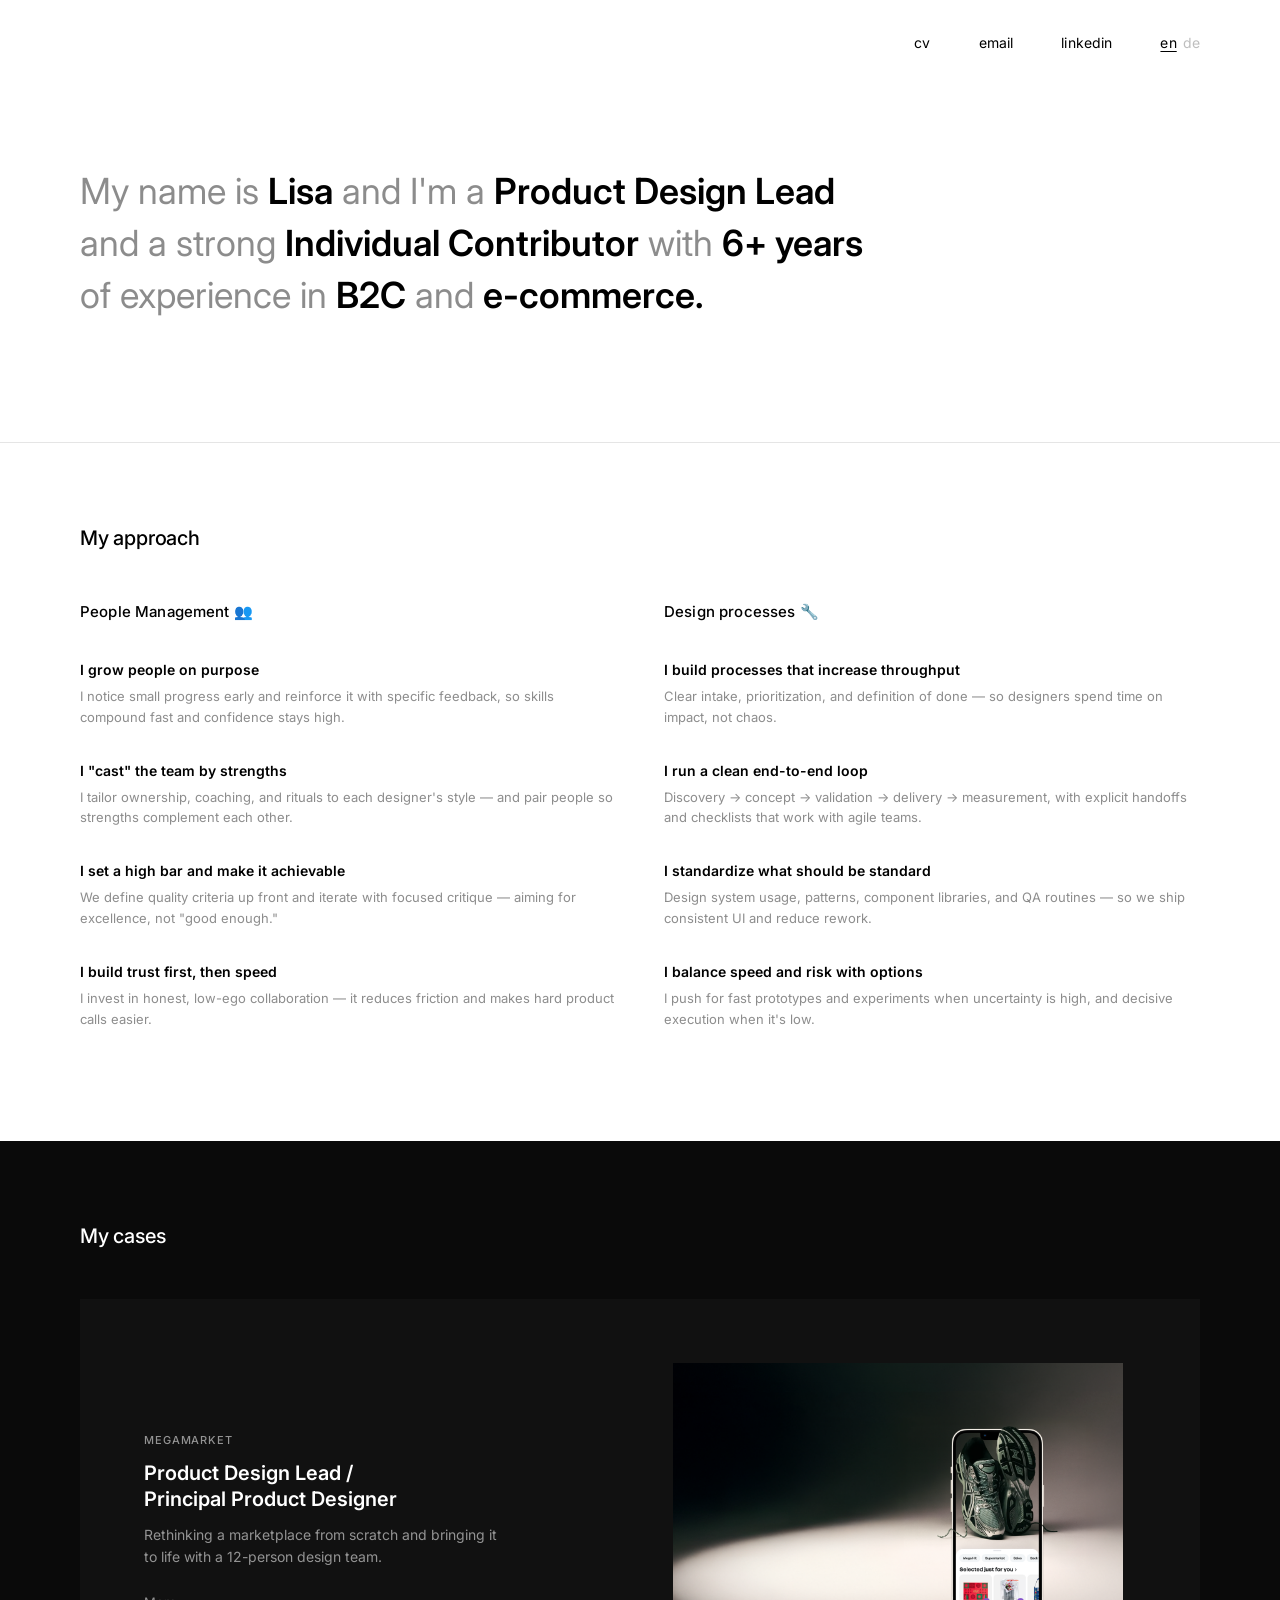
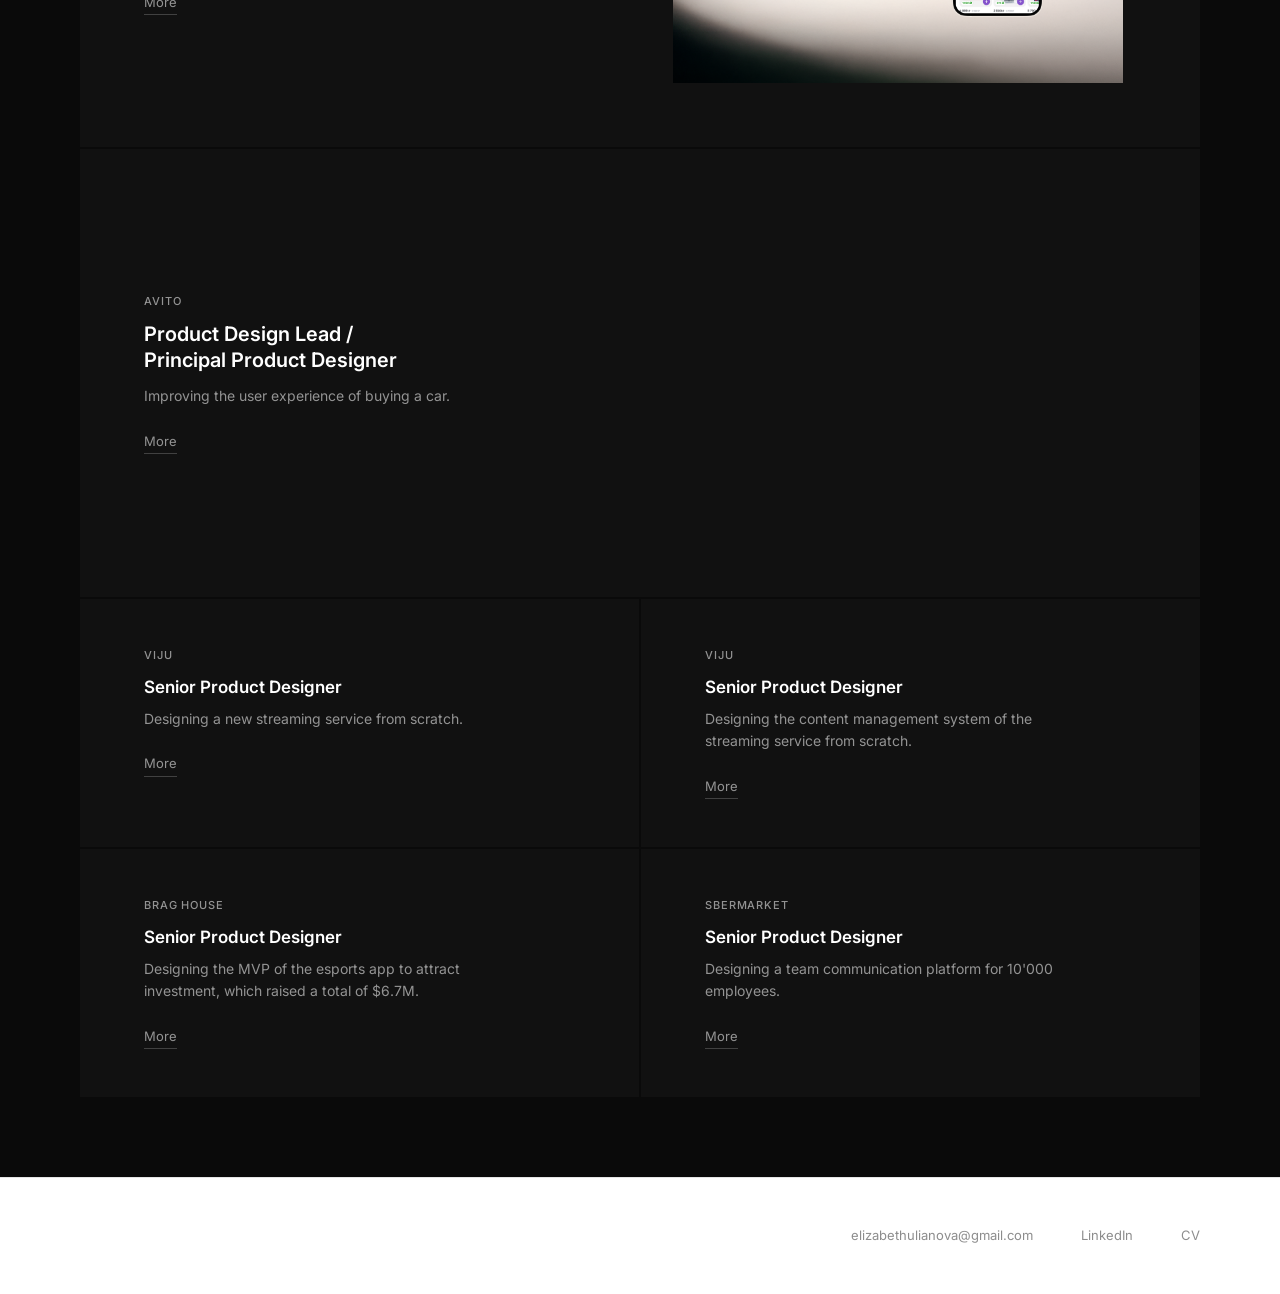
==== index.html @ 6a345398 "Add files via upload" ====
<!DOCTYPE html>
<html lang="en">
<head>
  <meta charset="UTF-8" />
  <meta name="viewport" content="width=device-width, initial-scale=1.0" />
  <title>Lisa Ulianova — Product Design Lead</title>
  <meta name="description" content="Portfolio of Lisa Ulianova — Product Design Lead and Individual Contributor with 6+ years of experience in B2C and e-commerce." />
  <link rel="stylesheet" href="styles.css" />
  <link rel="preconnect" href="https://fonts.googleapis.com" />
  <link rel="preconnect" href="https://fonts.gstatic.com" crossorigin />
</head>
<body>

  <!-- Navigation -->
  <header>
    <nav class="site-nav">
      <a href="cv.html">cv</a>
      <a href="mailto:elizabethulianova@gmail.com">email</a>
      <a href="https://linkedin.com/in/elizabethulianova" target="_blank" rel="noopener">linkedin</a>
      <div class="lang-group">
        <a href="index.html" class="active">en</a>
        <a href="index-de.html" style="opacity:0.25;pointer-events:none;">de</a>
      </div>
    </nav>
  </header>

  <!-- Hero -->
  <section class="hero">
    <p class="hero-text">
      My name is <strong>Lisa</strong> and I'm a <strong>Product Design Lead</strong> and a
      strong <strong>Individual Contributor</strong> with <strong>6+ years</strong>
      of experience in <strong>B2C</strong> and <strong>e-commerce.</strong>
    </p>
  </section>

  <!-- My Approach -->
  <section class="approach-section">
    <h2 class="section-title">My approach</h2>

    <div class="approach-columns">

      <!-- People Management -->
      <div class="approach-column">
        <h3>People Management&nbsp;👥</h3>

        <div class="approach-item">
          <h4>I grow people on purpose</h4>
          <p>I notice small progress early and reinforce it with specific feedback, so skills compound fast and confidence stays high.</p>
        </div>

        <div class="approach-item">
          <h4>I "cast" the team by strengths</h4>
          <p>I tailor ownership, coaching, and rituals to each designer's style — and pair people so strengths complement each other.</p>
        </div>

        <div class="approach-item">
          <h4>I set a high bar and make it achievable</h4>
          <p>We define quality criteria up front and iterate with focused critique — aiming for excellence, not "good enough."</p>
        </div>

        <div class="approach-item">
          <h4>I build trust first, then speed</h4>
          <p>I invest in honest, low-ego collaboration — it reduces friction and makes hard product calls easier.</p>
        </div>
      </div>

      <!-- Design Processes -->
      <div class="approach-column">
        <h3>Design processes&nbsp;🔧</h3>

        <div class="approach-item">
          <h4>I build processes that increase throughput</h4>
          <p>Clear intake, prioritization, and definition of done — so designers spend time on impact, not chaos.</p>
        </div>

        <div class="approach-item">
          <h4>I run a clean end-to-end loop</h4>
          <p>Discovery → concept → validation → delivery → measurement, with explicit handoffs and checklists that work with agile teams.</p>
        </div>

        <div class="approach-item">
          <h4>I standardize what should be standard</h4>
          <p>Design system usage, patterns, component libraries, and QA routines — so we ship consistent UI and reduce rework.</p>
        </div>

        <div class="approach-item">
          <h4>I balance speed and risk with options</h4>
          <p>I push for fast prototypes and experiments when uncertainty is high, and decisive execution when it's low.</p>
        </div>
      </div>

    </div>
  </section>

  <!-- My Cases -->
  <section class="cases-section">
    <h2 class="section-title">My cases</h2>

    <div class="cases-grid">

      <!-- Megamarket — full-width card -->
      <a href="megamarket.html" class="case-card case-card--full">
        <div class="case-card-content">
          <p class="case-tag">Megamarket</p>
          <h3 class="case-role">Product Design Lead /<br>Principal Product Designer</h3>
          <p class="case-desc">Rethinking a marketplace from scratch and bringing it to life with a 12-person design team.</p>
          <span class="case-more">More</span>
        </div>
        <div class="case-card-image">
          <img src="images/megamarket.png" alt="Megamarket case study" onerror="this.style.display='none'" />
        </div>
      </a>

      <!-- Avito — full-width card -->
      <a href="avito.html" class="case-card case-card--full">
        <div class="case-card-content">
          <p class="case-tag">Avito</p>
          <h3 class="case-role">Product Design Lead /<br>Principal Product Designer</h3>
          <p class="case-desc">Improving the user experience of buying a car.</p>
          <span class="case-more">More</span>
        </div>
        <div class="case-card-image">
          <img src="images/avito.png" alt="Avito case study" onerror="this.style.display='none'" />
        </div>
      </a>

      <!-- Small cases 2×2 grid -->
      <div class="cases-small-grid">

        <a href="viju-streaming.html" class="case-card-small">
          <p class="case-tag">VIJU</p>
          <h3 class="case-role" style="font-size:17px;font-weight:600;color:#fff;margin-bottom:10px;line-height:1.3;">Senior Product Designer</h3>
          <p class="case-desc">Designing a new streaming service from scratch.</p>
          <span class="case-more">More</span>
        </a>

        <a href="viju-cms.html" class="case-card-small">
          <p class="case-tag">VIJU</p>
          <h3 class="case-role" style="font-size:17px;font-weight:600;color:#fff;margin-bottom:10px;line-height:1.3;">Senior Product Designer</h3>
          <p class="case-desc">Designing the content management system of the streaming service from scratch.</p>
          <span class="case-more">More</span>
        </a>

        <a href="brag-house.html" class="case-card-small">
          <p class="case-tag">Brag House</p>
          <h3 class="case-role" style="font-size:17px;font-weight:600;color:#fff;margin-bottom:10px;line-height:1.3;">Senior Product Designer</h3>
          <p class="case-desc">Designing the MVP of the esports app to attract investment, which raised a total of $6.7M.</p>
          <span class="case-more">More</span>
        </a>

        <a href="sbermarket.html" class="case-card-small">
          <p class="case-tag">Sbermarket</p>
          <h3 class="case-role" style="font-size:17px;font-weight:600;color:#fff;margin-bottom:10px;line-height:1.3;">Senior Product Designer</h3>
          <p class="case-desc">Designing a team communication platform for 10'000 employees.</p>
          <span class="case-more">More</span>
        </a>

      </div>

    </div>
  </section>

  <!-- Footer -->
  <footer>
    <div class="site-footer">
      <a href="mailto:elizabethulianova@gmail.com">elizabethulianova@gmail.com</a>
      <a href="https://linkedin.com/in/elizabethulianova" target="_blank" rel="noopener">LinkedIn</a>
      <a href="cv.html">CV</a>
    </div>
  </footer>

</body>
</html>
---- styles.css ----
/* =========================================
   Lisa Ulianova — Portfolio Website
   Styles based on Figma design
   ========================================= */

@import url('https://fonts.googleapis.com/css2?family=Inter:wght@300;400;500;600&display=swap');

/* ---- Reset & Base ---- */
*, *::before, *::after {
  box-sizing: border-box;
  margin: 0;
  padding: 0;
}

:root {
  --bg: #ffffff;
  --text: #000000;
  --text-muted: rgba(0, 0, 0, 0.45);
  --cases-bg: #0a0a0a;
  --cases-text: #ffffff;
  --cases-muted: rgba(255, 255, 255, 0.55);
  --accent: #191829;
  --border: rgba(0, 0, 0, 0.1);
  --font: 'Inter', -apple-system, BlinkMacSystemFont, 'Segoe UI', sans-serif;
  --max-width: 1440px;
  --content-width: 900px;
  --side-padding: 80px;
}

html {
  font-size: 16px;
  scroll-behavior: smooth;
}

body {
  font-family: var(--font);
  background: var(--bg);
  color: var(--text);
  -webkit-font-smoothing: antialiased;
  -moz-osx-font-smoothing: grayscale;
  line-height: 1.5;
}

a {
  color: inherit;
  text-decoration: none;
}

/* ---- Navigation ---- */
.site-nav {
  display: flex;
  justify-content: flex-end;
  align-items: center;
  gap: 48px;
  padding: 32px var(--side-padding);
  max-width: var(--max-width);
  margin: 0 auto;
}

.site-nav a {
  font-size: 14px;
  font-weight: 400;
  color: var(--text);
  letter-spacing: 0.01em;
  transition: opacity 0.2s;
}

.site-nav a:hover {
  opacity: 0.5;
}

.lang-group {
  display: flex;
  gap: 6px;
  font-size: 14px;
}

.lang-group a {
  opacity: 0.4;
}

.lang-group a.active {
  opacity: 1;
  text-decoration: underline;
  text-underline-offset: 3px;
}

/* ---- Hero ---- */
.hero {
  padding: 80px var(--side-padding) 120px;
  max-width: var(--max-width);
  margin: 0 auto;
}

.hero-text {
  font-size: clamp(24px, 3vw, 36px);
  font-weight: 400;
  line-height: 1.45;
  color: var(--text-muted);
  max-width: 820px;
}

.hero-text strong {
  font-weight: 600;
  color: var(--text);
}

/* ---- Section titles ---- */
.section-title {
  font-size: 20px;
  font-weight: 500;
  letter-spacing: -0.01em;
  margin-bottom: 48px;
  color: var(--text);
}

/* ---- My Approach ---- */
.approach-section {
  padding: 80px var(--side-padding);
  max-width: var(--max-width);
  margin: 0 auto;
  border-top: 1px solid var(--border);
}

.approach-columns {
  display: grid;
  grid-template-columns: 1fr 1fr;
  gap: 48px;
}

.approach-column h3 {
  font-size: 15px;
  font-weight: 500;
  margin-bottom: 36px;
  letter-spacing: 0.01em;
}

.approach-item {
  margin-bottom: 32px;
}

.approach-item h4 {
  font-size: 14px;
  font-weight: 600;
  margin-bottom: 6px;
  color: var(--text);
}

.approach-item p {
  font-size: 13px;
  line-height: 1.6;
  color: var(--text-muted);
}

/* ---- My Cases ---- */
.cases-section {
  background: var(--cases-bg);
  padding: 80px var(--side-padding);
}

.cases-section .section-title {
  color: var(--cases-text);
  max-width: var(--max-width);
  margin: 0 auto 48px;
}

.cases-grid {
  max-width: var(--max-width);
  margin: 0 auto;
  display: grid;
  gap: 2px;
}

/* First two cases — full width dark cards with image */
.case-card {
  background: #111111;
  display: grid;
  grid-template-columns: 1fr 1fr;
  align-items: center;
  padding: 64px;
  gap: 40px;
  cursor: pointer;
  transition: background 0.2s;
  text-decoration: none;
}

.case-card:hover {
  background: #1a1a1a;
}

.case-card.case-card--full {
  grid-column: 1 / -1;
}

.case-card-content {
  color: var(--cases-text);
}

.case-tag {
  font-size: 11px;
  font-weight: 500;
  letter-spacing: 0.08em;
  text-transform: uppercase;
  color: var(--cases-muted);
  margin-bottom: 12px;
}

.case-role {
  font-size: 20px;
  font-weight: 600;
  line-height: 1.3;
  margin-bottom: 12px;
  color: var(--cases-text);
}

.case-desc {
  font-size: 14px;
  line-height: 1.6;
  color: var(--cases-muted);
  max-width: 360px;
  margin-bottom: 20px;
}

.case-more {
  font-size: 13px;
  color: var(--cases-muted);
  border-bottom: 1px solid rgba(255,255,255,0.2);
  padding-bottom: 2px;
  display: inline-block;
  transition: color 0.2s, border-color 0.2s;
}

.case-card:hover .case-more {
  color: var(--cases-text);
  border-color: rgba(255,255,255,0.6);
}

.case-card-image {
  display: flex;
  justify-content: center;
  align-items: center;
  overflow: hidden;
  height: 320px;
}

.case-card-image img {
  max-width: 100%;
  max-height: 100%;
  object-fit: contain;
}

/* Small case cards grid */
.cases-small-grid {
  display: grid;
  grid-template-columns: 1fr 1fr;
  gap: 2px;
}

.case-card-small {
  background: #111111;
  padding: 48px 64px;
  cursor: pointer;
  transition: background 0.2s;
  text-decoration: none;
  display: block;
  color: var(--cases-text);
}

.case-card-small:hover {
  background: #1a1a1a;
}

/* ---- Case Study Page ---- */
.case-page {
  background: var(--bg);
  min-height: 100vh;
}

.case-header {
  padding: 32px var(--side-padding) 0;
  max-width: var(--max-width);
  margin: 0 auto;
  display: flex;
  justify-content: space-between;
  align-items: center;
}

.back-link {
  font-size: 13px;
  color: var(--text-muted);
  display: flex;
  align-items: center;
  gap: 6px;
  transition: color 0.2s;
}

.back-link:hover {
  color: var(--text);
}

.back-link::before {
  content: '←';
}

.case-hero {
  padding: 64px var(--side-padding);
  max-width: var(--max-width);
  margin: 0 auto;
}

.case-company {
  font-size: 11px;
  font-weight: 500;
  letter-spacing: 0.1em;
  text-transform: uppercase;
  color: var(--text-muted);
  margin-bottom: 12px;
}

.case-title {
  font-size: clamp(28px, 3.5vw, 44px);
  font-weight: 600;
  line-height: 1.2;
  margin-bottom: 16px;
  max-width: 700px;
}

.case-subtitle {
  font-size: 16px;
  color: var(--text-muted);
  max-width: 560px;
  line-height: 1.6;
}

.case-content {
  max-width: var(--max-width);
  margin: 0 auto;
  padding: 0 var(--side-padding) 120px;
}

.case-two-col {
  display: grid;
  grid-template-columns: 1fr 1fr;
  gap: 80px;
  margin-bottom: 64px;
  padding-top: 64px;
  border-top: 1px solid var(--border);
}

.case-col h2 {
  font-size: 15px;
  font-weight: 600;
  margin-bottom: 28px;
}

.case-item {
  margin-bottom: 24px;
}

.case-item h4 {
  font-size: 14px;
  font-weight: 600;
  margin-bottom: 6px;
}

.case-item p {
  font-size: 13px;
  color: var(--text-muted);
  line-height: 1.65;
}

.case-section {
  padding-top: 56px;
  border-top: 1px solid var(--border);
  margin-bottom: 56px;
}

.case-section h2 {
  font-size: 20px;
  font-weight: 500;
  margin-bottom: 24px;
}

.case-section p {
  font-size: 14px;
  line-height: 1.7;
  color: var(--text-muted);
  max-width: 680px;
  margin-bottom: 16px;
}

/* ---- Footer ---- */
.site-footer {
  padding: 48px var(--side-padding);
  display: flex;
  justify-content: flex-end;
  gap: 48px;
  max-width: var(--max-width);
  margin: 0 auto;
  border-top: 1px solid var(--border);
}

.site-footer a {
  font-size: 13px;
  color: var(--text-muted);
  transition: color 0.2s;
}

.site-footer a:hover {
  color: var(--text);
}

/* ---- Responsive ---- */
@media (max-width: 900px) {
  :root {
    --side-padding: 32px;
  }

  .hero-text {
    font-size: 22px;
  }

  .approach-columns {
    grid-template-columns: 1fr;
    gap: 48px;
  }

  .case-card {
    grid-template-columns: 1fr;
    padding: 40px 32px;
  }

  .case-card-image {
    height: 220px;
    order: -1;
  }

  .cases-small-grid {
    grid-template-columns: 1fr;
  }

  .case-card-small {
    padding: 36px 32px;
  }

  .case-two-col {
    grid-template-columns: 1fr;
    gap: 40px;
  }
}

@media (max-width: 600px) {
  :root {
    --side-padding: 20px;
  }

  .site-nav {
    gap: 24px;
    padding: 24px 20px;
  }

  .hero {
    padding: 48px 20px 80px;
  }

  .hero-text {
    font-size: 19px;
  }
}
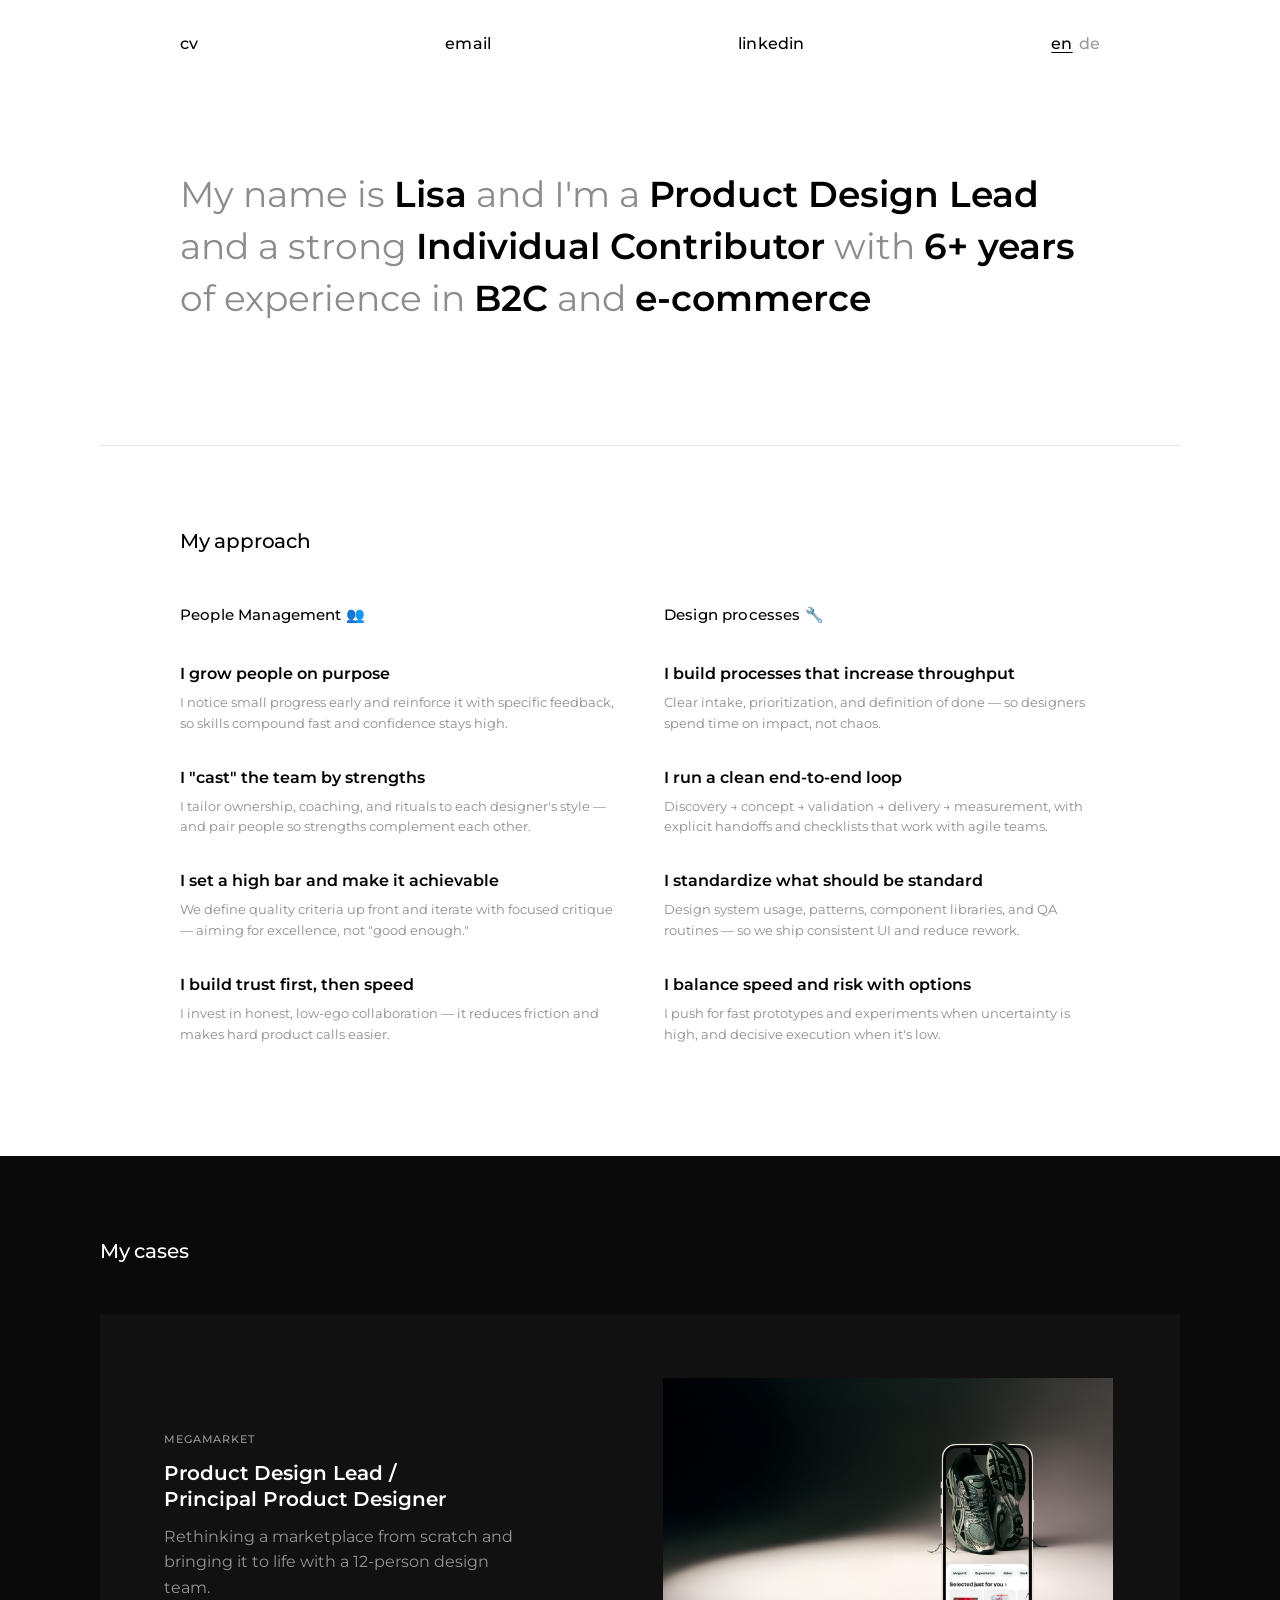
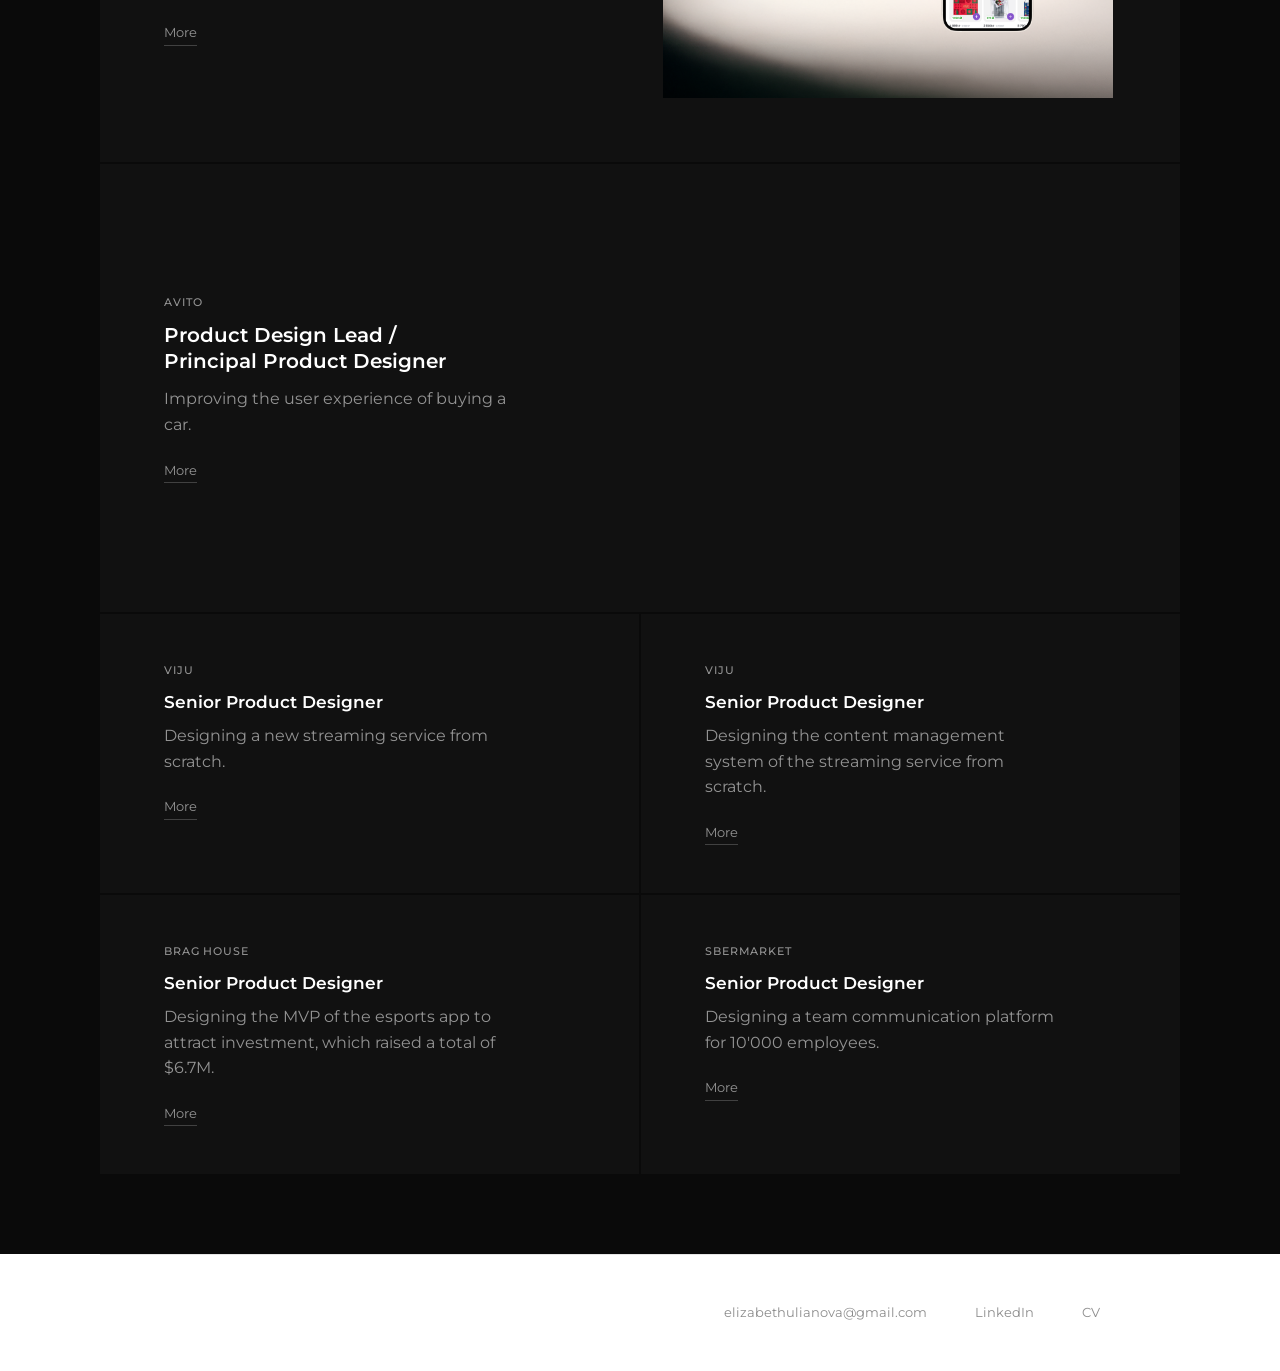
==== commit faf7f5da: "Add files via upload" ====
--- a/index.html
+++ b/index.html
@@ -4,7 +4,7 @@
   <meta charset="UTF-8" />
   <meta name="viewport" content="width=device-width, initial-scale=1.0" />
   <title>Lisa Ulianova — Product Design Lead</title>
-  <meta name="description" content="Portfolio of Lisa Ulianova — Product Design Lead and Individual Contributor with 6+ years of experience in B2C and e-commerce." />
+  <meta name="description" content="Portfolio of Lisa Ulianova — Product Design Lead and Individual Contributor with 6+ years of experience in B2C and e-commerce" />
   <link rel="stylesheet" href="styles.css" />
   <link rel="preconnect" href="https://fonts.googleapis.com" />
   <link rel="preconnect" href="https://fonts.gstatic.com" crossorigin />
@@ -15,11 +15,11 @@
   <header>
     <nav class="site-nav">
       <a href="cv.html">cv</a>
-      <a href="mailto:elizabethulianova@gmail.com">email</a>
-      <a href="https://linkedin.com/in/elizabethulianova" target="_blank" rel="noopener">linkedin</a>
+      <a href="#" onclick="copyEmail(event)">email</a>
+      <a href="https://www.linkedin.com/in/lisaulianova/" target="_blank" rel="noopener">linkedin</a>
       <div class="lang-group">
         <a href="index.html" class="active">en</a>
-        <a href="index-de.html" style="opacity:0.25;pointer-events:none;">de</a>
+        <a href="index-de.html">de</a>
       </div>
     </nav>
   </header>
@@ -29,7 +29,7 @@
     <p class="hero-text">
       My name is <strong>Lisa</strong> and I'm a <strong>Product Design Lead</strong> and a
       strong <strong>Individual Contributor</strong> with <strong>6+ years</strong>
-      of experience in <strong>B2C</strong> and <strong>e-commerce.</strong>
+      of experience in <strong>B2C</strong> and <strong>e-commerce</strong>
     </p>
   </section>
 
@@ -169,5 +169,23 @@
     </div>
   </footer>
 
+  <script>
+    function copyEmail(e) {
+      e.preventDefault();
+      navigator.clipboard.writeText('elizabethulianova@gmail.com').then(function () {
+        var toast = document.createElement('div');
+        toast.className = 'toast';
+        toast.textContent = 'email copied';
+        document.body.appendChild(toast);
+        setTimeout(function () {
+          toast.classList.add('toast--visible');
+        }, 10);
+        setTimeout(function () {
+          toast.classList.remove('toast--visible');
+          setTimeout(function () { toast.remove(); }, 300);
+        }, 2200);
+      });
+    }
+  </script>
 </body>
 </html>
--- a/styles.css
+++ b/styles.css
@@ -3,7 +3,7 @@
    Styles based on Figma design
    ========================================= */
 
-@import url('https://fonts.googleapis.com/css2?family=Inter:wght@300;400;500;600&display=swap');
+@import url('https://fonts.googleapis.com/css2?family=Montserrat:wght@300;400;500;600&display=swap');
 
 /* ---- Reset & Base ---- */
 *, *::before, *::after {
@@ -21,9 +21,9 @@
   --cases-muted: rgba(255, 255, 255, 0.55);
   --accent: #191829;
   --border: rgba(0, 0, 0, 0.1);
-  --font: 'Inter', -apple-system, BlinkMacSystemFont, 'Segoe UI', sans-serif;
-  --max-width: 1440px;
-  --content-width: 900px;
+  --font: 'Montserrat', -apple-system, BlinkMacSystemFont, 'Segoe UI', sans-serif;
+  --max-width: 1080px;
+  --content-width: 920px;
   --side-padding: 80px;
 }
 
@@ -49,17 +49,18 @@
 /* ---- Navigation ---- */
 .site-nav {
   display: flex;
-  justify-content: flex-end;
+  justify-content: space-between;
   align-items: center;
-  gap: 48px;
+  gap: 0;
   padding: 32px var(--side-padding);
   max-width: var(--max-width);
   margin: 0 auto;
+  width: 100%;
 }
 
 .site-nav a {
-  font-size: 14px;
-  font-weight: 400;
+  font-size: 16px;
+  font-weight: 500;
   color: var(--text);
   letter-spacing: 0.01em;
   transition: opacity 0.2s;
@@ -72,7 +73,7 @@
 .lang-group {
   display: flex;
   gap: 6px;
-  font-size: 14px;
+  font-size: 16px;
 }
 
 .lang-group a {
@@ -97,7 +98,7 @@
   font-weight: 400;
   line-height: 1.45;
   color: var(--text-muted);
-  max-width: 820px;
+  max-width: 920px;
 }
 
 .hero-text strong {
@@ -140,7 +141,7 @@
 }
 
 .approach-item h4 {
-  font-size: 14px;
+  font-size: 16px;
   font-weight: 600;
   margin-bottom: 6px;
   color: var(--text);
@@ -214,7 +215,7 @@
 }
 
 .case-desc {
-  font-size: 14px;
+  font-size: 16px;
   line-height: 1.6;
   color: var(--cases-muted);
   max-width: 360px;
@@ -358,7 +359,7 @@
 }
 
 .case-item h4 {
-  font-size: 14px;
+  font-size: 16px;
   font-weight: 600;
   margin-bottom: 6px;
 }
@@ -382,7 +383,7 @@
 }
 
 .case-section p {
-  font-size: 14px;
+  font-size: 16px;
   line-height: 1.7;
   color: var(--text-muted);
   max-width: 680px;
@@ -467,3 +468,27 @@
     font-size: 19px;
   }
 }
+
+/* ---- Toast notification ---- */
+.toast {
+  position: fixed;
+  bottom: 32px;
+  left: 50%;
+  transform: translateX(-50%) translateY(10px);
+  background: #000000;
+  color: #ffffff;
+  padding: 10px 24px;
+  border-radius: 6px;
+  font-size: 14px;
+  font-family: var(--font);
+  opacity: 0;
+  transition: opacity 0.2s, transform 0.2s;
+  pointer-events: none;
+  z-index: 9999;
+  white-space: nowrap;
+}
+
+.toast--visible {
+  opacity: 1;
+  transform: translateX(-50%) translateY(0);
+}
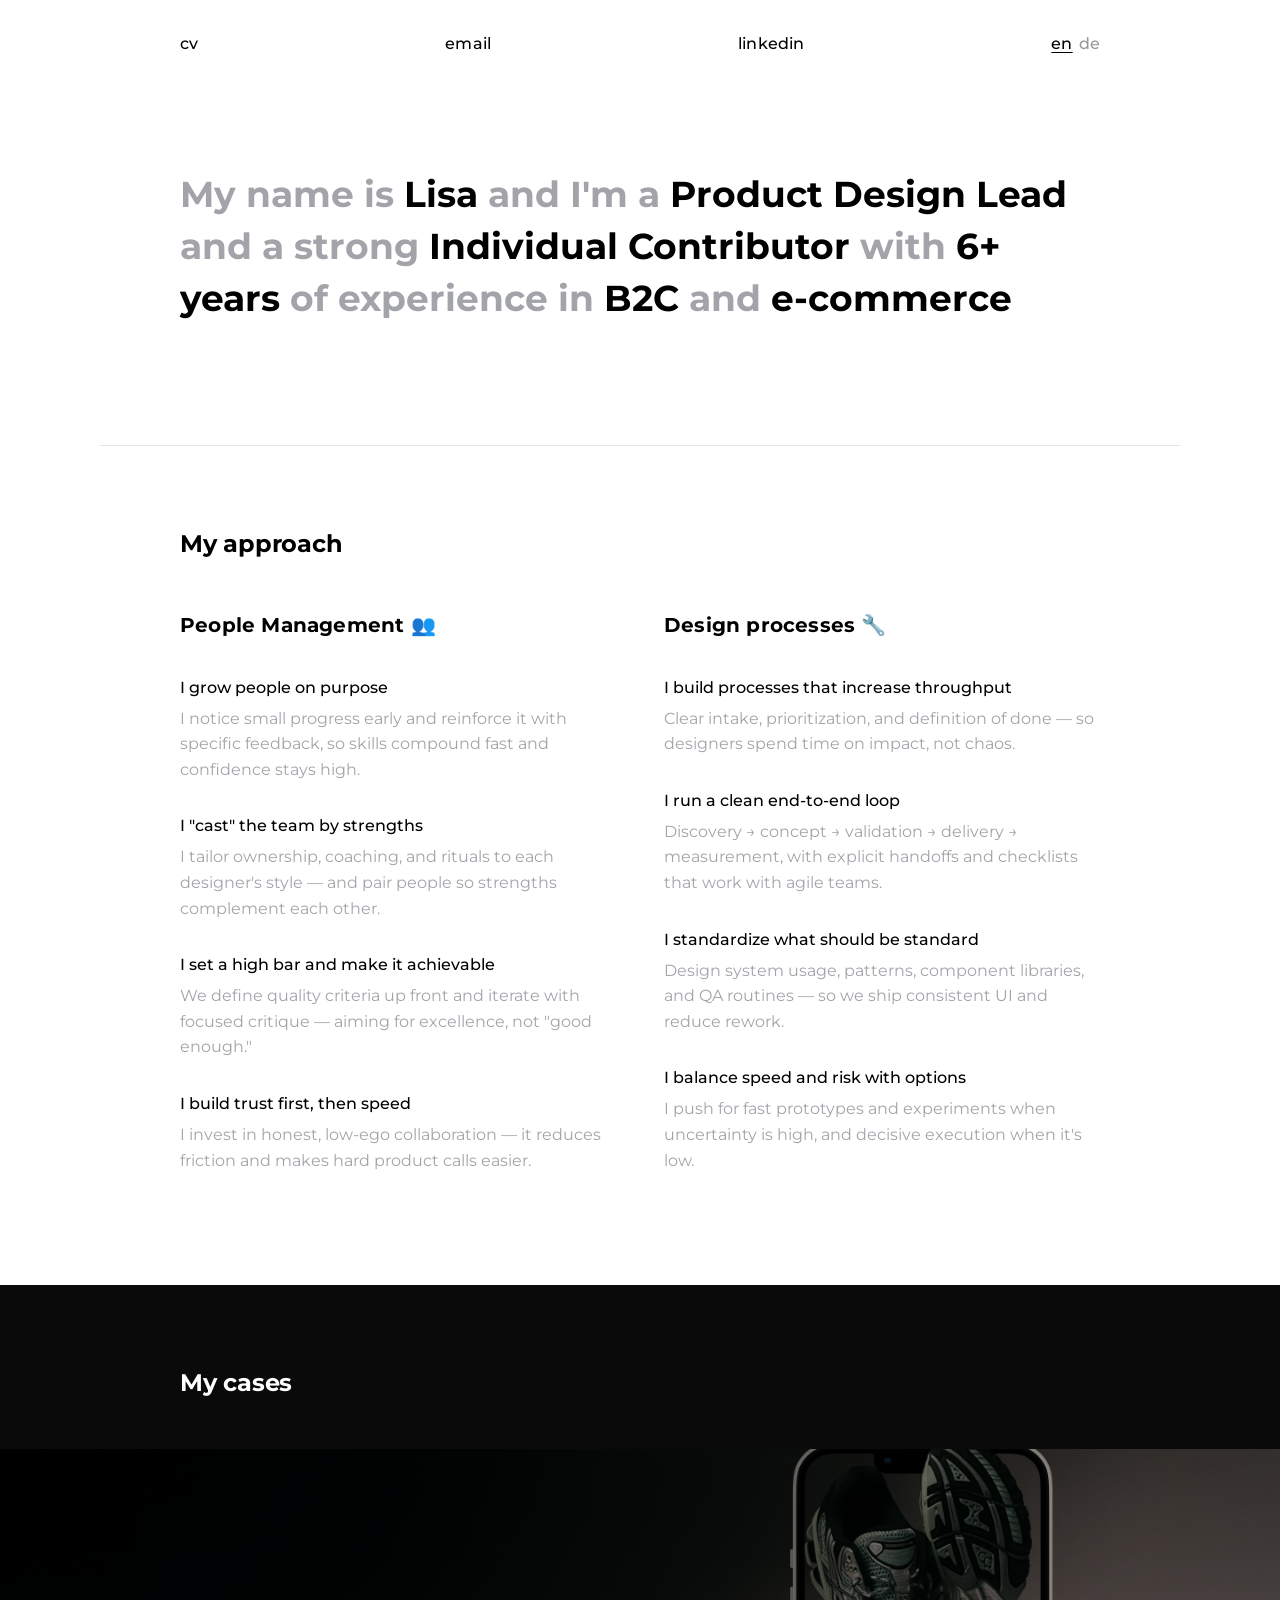
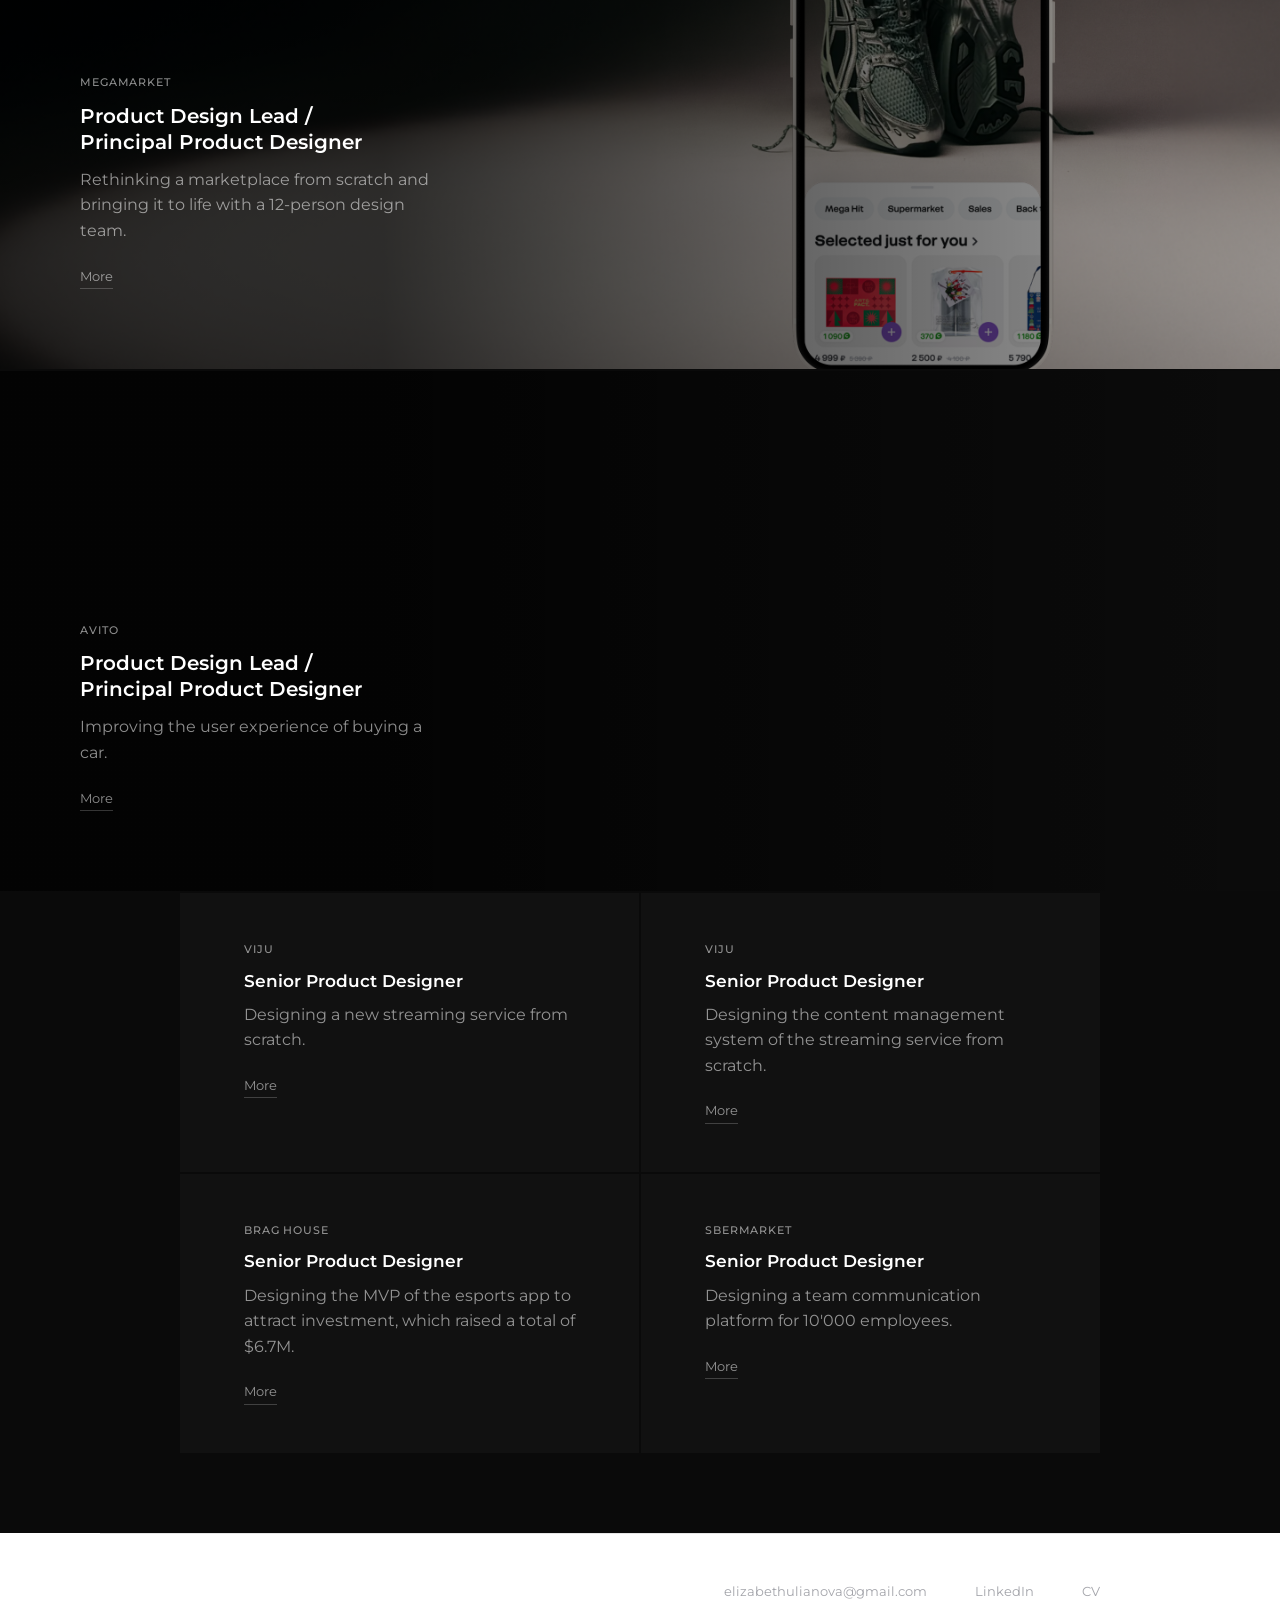
==== commit 68e435db: "Add files via upload" ====
--- a/index.html
+++ b/index.html
@@ -99,28 +99,22 @@
     <div class="cases-grid">
 
       <!-- Megamarket — full-width card -->
-      <a href="megamarket.html" class="case-card case-card--full">
+      <a href="megamarket.html" class="case-card case-card--full" style="background-image: url('images/megamarket.png');">
         <div class="case-card-content">
           <p class="case-tag">Megamarket</p>
           <h3 class="case-role">Product Design Lead /<br>Principal Product Designer</h3>
           <p class="case-desc">Rethinking a marketplace from scratch and bringing it to life with a 12-person design team.</p>
           <span class="case-more">More</span>
         </div>
-        <div class="case-card-image">
-          <img src="images/megamarket.png" alt="Megamarket case study" onerror="this.style.display='none'" />
-        </div>
       </a>
 
       <!-- Avito — full-width card -->
-      <a href="avito.html" class="case-card case-card--full">
+      <a href="avito.html" class="case-card case-card--full" style="background-image: url('images/avito.png');">
         <div class="case-card-content">
           <p class="case-tag">Avito</p>
           <h3 class="case-role">Product Design Lead /<br>Principal Product Designer</h3>
           <p class="case-desc">Improving the user experience of buying a car.</p>
           <span class="case-more">More</span>
-        </div>
-        <div class="case-card-image">
-          <img src="images/avito.png" alt="Avito case study" onerror="this.style.display='none'" />
         </div>
       </a>
 
--- a/styles.css
+++ b/styles.css
@@ -15,7 +15,7 @@
 :root {
   --bg: #ffffff;
   --text: #000000;
-  --text-muted: rgba(0, 0, 0, 0.45);
+  --text-muted: rgba(163, 164, 170, 1);
   --cases-bg: #0a0a0a;
   --cases-text: #ffffff;
   --cases-muted: rgba(255, 255, 255, 0.55);
@@ -95,21 +95,21 @@
 
 .hero-text {
   font-size: clamp(24px, 3vw, 36px);
-  font-weight: 400;
+  font-weight: 700;
   line-height: 1.45;
   color: var(--text-muted);
   max-width: 920px;
 }
 
 .hero-text strong {
-  font-weight: 600;
+  font-weight: 700;
   color: var(--text);
 }
 
 /* ---- Section titles ---- */
 .section-title {
-  font-size: 20px;
-  font-weight: 500;
+  font-size: 24px;
+  font-weight: 700;
   letter-spacing: -0.01em;
   margin-bottom: 48px;
   color: var(--text);
@@ -130,8 +130,8 @@
 }
 
 .approach-column h3 {
-  font-size: 15px;
-  font-weight: 500;
+  font-size: 20px;
+  font-weight: 700;
   margin-bottom: 36px;
   letter-spacing: 0.01em;
 }
@@ -142,13 +142,13 @@
 
 .approach-item h4 {
   font-size: 16px;
-  font-weight: 600;
+  font-weight: 500;
   margin-bottom: 6px;
   color: var(--text);
 }
 
 .approach-item p {
-  font-size: 13px;
+  font-size: 16px;
   line-height: 1.6;
   color: var(--text-muted);
 }
@@ -156,37 +156,46 @@
 /* ---- My Cases ---- */
 .cases-section {
   background: var(--cases-bg);
-  padding: 80px var(--side-padding);
+  padding: 80px 0;
 }
 
 .cases-section .section-title {
   color: var(--cases-text);
   max-width: var(--max-width);
   margin: 0 auto 48px;
+  padding: 0 var(--side-padding);
 }
 
 .cases-grid {
-  max-width: var(--max-width);
-  margin: 0 auto;
   display: grid;
   gap: 2px;
 }
 
-/* First two cases — full width dark cards with image */
+/* Full-width background-image cards (Megamarket, Avito) */
 .case-card {
-  background: #111111;
-  display: grid;
-  grid-template-columns: 1fr 1fr;
-  align-items: center;
-  padding: 64px;
-  gap: 40px;
+  background: #111111 center / cover no-repeat;
+  display: flex;
+  align-items: flex-end;
+  padding: 80px var(--side-padding);
   cursor: pointer;
-  transition: background 0.2s;
   text-decoration: none;
-}
-
-.case-card:hover {
-  background: #1a1a1a;
+  min-height: 520px;
+  position: relative;
+  overflow: hidden;
+}
+
+/* Dark gradient overlay for text readability */
+.case-card::after {
+  content: '';
+  position: absolute;
+  inset: 0;
+  background: linear-gradient(to right, rgba(0,0,0,0.82) 30%, rgba(0,0,0,0.35) 100%);
+  pointer-events: none;
+  transition: opacity 0.3s;
+}
+
+.case-card:hover::after {
+  opacity: 0.85;
 }
 
 .case-card.case-card--full {
@@ -195,6 +204,14 @@
 
 .case-card-content {
   color: var(--cases-text);
+  position: relative;
+  z-index: 1;
+  max-width: 480px;
+}
+
+/* Hide image block — image is now a CSS background */
+.case-card-image {
+  display: none;
 }
 
 .case-tag {
@@ -236,25 +253,14 @@
   border-color: rgba(255,255,255,0.6);
 }
 
-.case-card-image {
-  display: flex;
-  justify-content: center;
-  align-items: center;
-  overflow: hidden;
-  height: 320px;
-}
-
-.case-card-image img {
-  max-width: 100%;
-  max-height: 100%;
-  object-fit: contain;
-}
-
 /* Small case cards grid */
 .cases-small-grid {
   display: grid;
   grid-template-columns: 1fr 1fr;
   gap: 2px;
+  max-width: var(--max-width);
+  margin: 0 auto;
+  padding: 0 var(--side-padding);
 }
 
 .case-card-small {
@@ -427,17 +433,14 @@
   }
 
   .case-card {
-    grid-template-columns: 1fr;
-    padding: 40px 32px;
-  }
-
-  .case-card-image {
-    height: 220px;
-    order: -1;
+    min-height: 360px;
+    padding: 48px var(--side-padding);
+    align-items: flex-end;
   }
 
   .cases-small-grid {
     grid-template-columns: 1fr;
+    padding: 0 var(--side-padding);
   }
 
   .case-card-small {
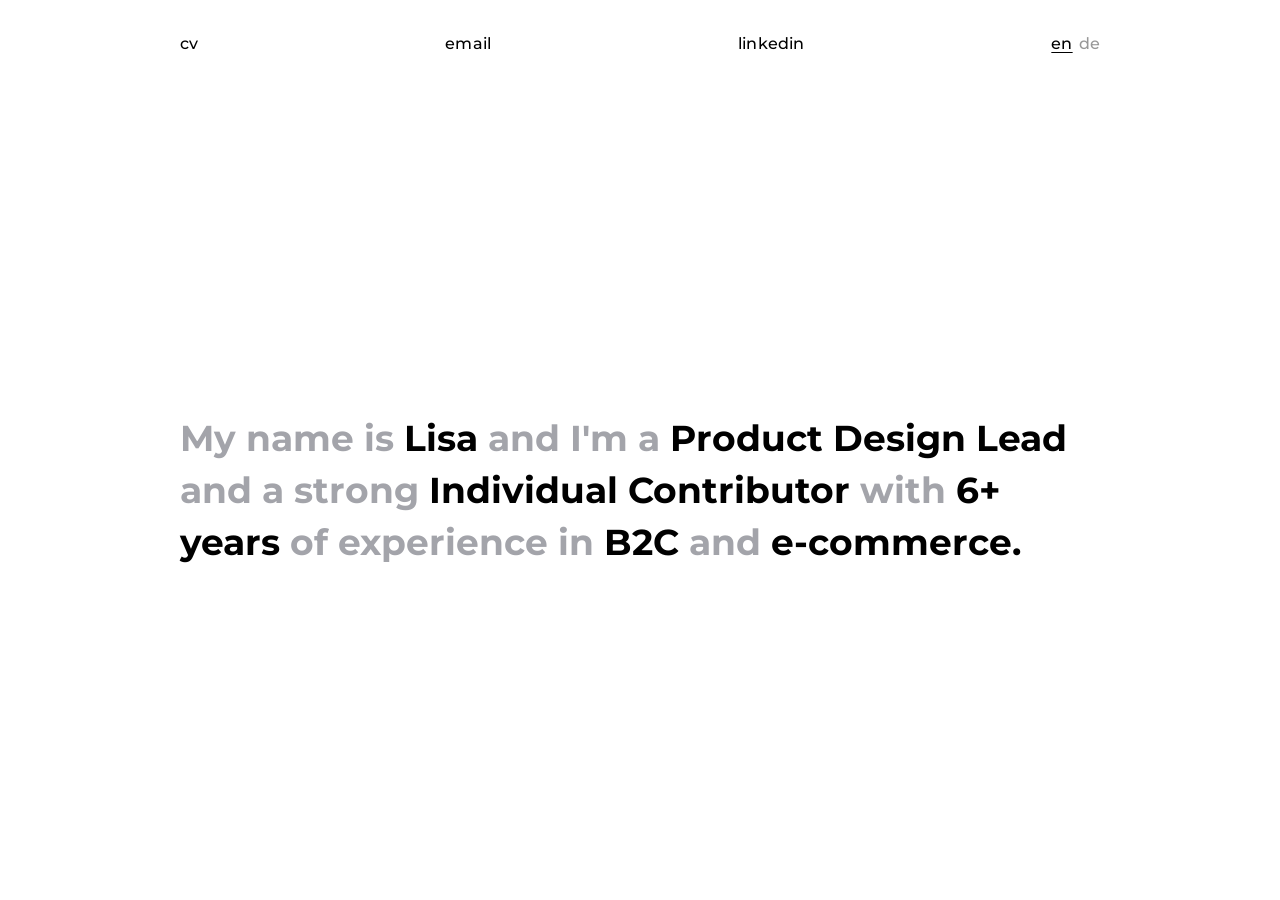
==== commit 85c22df4: "Add files via upload" ====
--- a/index.html
+++ b/index.html
@@ -4,15 +4,225 @@
   <meta charset="UTF-8" />
   <meta name="viewport" content="width=device-width, initial-scale=1.0" />
   <title>Lisa Ulianova — Product Design Lead</title>
-  <meta name="description" content="Portfolio of Lisa Ulianova — Product Design Lead and Individual Contributor with 6+ years of experience in B2C and e-commerce" />
+  <meta name="description" content="Portfolio of Lisa Ulianova — Product Design Lead and Individual Contributor with 6+ years of experience in B2C and e-commerce." />
   <link rel="stylesheet" href="styles.css" />
   <link rel="preconnect" href="https://fonts.googleapis.com" />
   <link rel="preconnect" href="https://fonts.gstatic.com" crossorigin />
+  <style>
+    /* ── Scroll-snap layout (index only) ──────────────────── */
+    html, body {
+      height: 100%;
+      overflow: hidden;
+    }
+
+    /* Fixed navigation */
+    .site-header {
+      position: fixed;
+      top: 0; left: 0; right: 0;
+      z-index: 100;
+      background: var(--bg);
+    }
+
+    /* Main vertical scroll container */
+    .page-scroll {
+      height: 100vh;
+      overflow-y: scroll;
+      overflow-x: hidden;
+      scroll-snap-type: y mandatory;
+    }
+
+    /* ── Snap block 1: Hero ───────────────────────────────── */
+    .snap-hero {
+      height: 100vh;
+      scroll-snap-align: start;
+      display: flex;
+      align-items: center;
+      overflow: hidden;
+    }
+    .snap-hero .hero {
+      padding-top: 80px; /* clear fixed header */
+      padding-bottom: 0;
+      margin: 0 auto;
+    }
+
+    /* ── Snap block 2: Approach ───────────────────────────── */
+    .approach-section {
+      height: 100vh !important;
+      max-width: none !important;
+      margin: 0 !important;
+      padding: 0 !important;
+      scroll-snap-align: start;
+      overflow: hidden;
+      display: flex !important;
+      flex-direction: column;
+      justify-content: center;
+      box-sizing: border-box;
+    }
+    .approach-inner {
+      padding: 80px var(--side-padding) 60px; /* 80px = header height */
+      max-width: var(--max-width);
+      margin: 0 auto;
+      width: 100%;
+      box-sizing: border-box;
+    }
+
+    /* ── Horizontal scroll track (blocks 3–5) ─────────────── */
+    .h-scroll-track {
+      height: 100vh;
+      scroll-snap-align: start;
+      display: flex;
+      overflow-x: scroll;
+      overflow-y: hidden;
+      scroll-snap-type: x mandatory;
+      scrollbar-width: none;
+    }
+    .h-scroll-track::-webkit-scrollbar { display: none; }
+
+    /* Individual horizontal panels */
+    .h-panel {
+      flex: 0 0 100vw;
+      height: 100vh;
+      scroll-snap-align: start;
+      overflow: hidden;
+      position: relative;
+    }
+
+    /* Full-screen case panel (blocks 3 & 4) */
+    .case-panel {
+      display: flex;
+      flex-direction: column;
+      justify-content: flex-end;
+      width: 100%;
+      height: 100%;
+      background: #111 center / cover no-repeat;
+      padding: 80px var(--side-padding);
+      text-decoration: none;
+      position: relative;
+      cursor: pointer;
+      transition: none;
+    }
+    .case-panel::after {
+      content: '';
+      position: absolute;
+      inset: 0;
+      background: linear-gradient(to right, rgba(0,0,0,0.82) 30%, rgba(0,0,0,0.28) 100%);
+      pointer-events: none;
+      transition: opacity 0.3s;
+    }
+    .case-panel:hover::after { opacity: 0.75; }
+    .case-panel .case-card-content {
+      position: relative;
+      z-index: 1;
+      max-width: 520px;
+    }
+    .case-panel:hover .case-more {
+      color: #fff;
+      border-color: rgba(255,255,255,0.6);
+    }
+
+    /* "My cases" label inside each case panel */
+    .cases-panel-label {
+      position: absolute;
+      top: calc(80px + 28px);
+      left: var(--side-padding);
+      font-size: 11px;
+      font-weight: 500;
+      letter-spacing: 0.08em;
+      text-transform: uppercase;
+      color: rgba(255,255,255,0.38);
+      z-index: 2;
+      font-family: var(--font);
+    }
+
+    /* ── Block 5: Small cases panel ──────────────────────── */
+    .small-cases-panel {
+      height: 100vh;
+      background: var(--cases-bg);
+      display: flex;
+      flex-direction: column;
+      justify-content: center;
+      padding: 0 var(--side-padding) 0;
+      box-sizing: border-box;
+    }
+    .small-cases-panel .section-title {
+      color: var(--cases-text);
+      padding-top: 80px; /* header clearance */
+    }
+    .small-cases-panel .cases-small-grid {
+      max-width: none;
+      margin: 0;
+      padding: 0;
+    }
+    .small-cases-panel .case-card-small {
+      padding: 36px 40px;
+    }
+    .small-cases-panel .site-footer {
+      margin-top: auto;
+      padding: 28px 0;
+      max-width: none;
+      margin-left: 0;
+      margin-right: 0;
+      border-top: 1px solid rgba(255,255,255,0.1);
+    }
+    .small-cases-panel .site-footer a {
+      color: rgba(255,255,255,0.38);
+    }
+    .small-cases-panel .site-footer a:hover { color: #fff; }
+
+    /* ── Scroll-position dots ─────────────────────────────── */
+    .scroll-dots {
+      position: fixed;
+      bottom: 28px;
+      left: 50%;
+      transform: translateX(-50%);
+      display: flex;
+      gap: 10px;
+      z-index: 200;
+      opacity: 0;
+      transition: opacity 0.35s;
+      pointer-events: none;
+    }
+    .scroll-dots.visible { opacity: 1; }
+    .scroll-dot {
+      width: 6px; height: 6px;
+      border-radius: 50%;
+      background: rgba(255,255,255,0.28);
+      transition: background 0.25s, transform 0.25s;
+    }
+    .scroll-dot.active {
+      background: #ffffff;
+      transform: scale(1.4);
+    }
+
+    /* ── Horizontal scroll hint arrow ────────────────────── */
+    .h-scroll-hint {
+      position: absolute;
+      right: var(--side-padding);
+      bottom: 84px;
+      font-size: 11px;
+      font-weight: 500;
+      letter-spacing: 0.08em;
+      text-transform: uppercase;
+      color: rgba(255,255,255,0.38);
+      z-index: 2;
+      font-family: var(--font);
+      display: flex;
+      align-items: center;
+      gap: 8px;
+      animation: hint-pulse 2s ease-in-out infinite;
+    }
+    @keyframes hint-pulse {
+      0%, 100% { opacity: 0.38; transform: translateX(0); }
+      50%       { opacity: 0.7;  transform: translateX(6px); }
+    }
+    /* Hide hint after first interaction */
+    .h-panel.interacted .h-scroll-hint { display: none; }
+  </style>
 </head>
 <body>
 
-  <!-- Navigation -->
-  <header>
+  <!-- Fixed Navigation -->
+  <header class="site-header">
     <nav class="site-nav">
       <a href="cv.html">cv</a>
       <a href="#" onclick="copyEmail(event)">email</a>
@@ -24,146 +234,159 @@
     </nav>
   </header>
 
-  <!-- Hero -->
-  <section class="hero">
-    <p class="hero-text">
-      My name is <strong>Lisa</strong> and I'm a <strong>Product Design Lead</strong> and a
-      strong <strong>Individual Contributor</strong> with <strong>6+ years</strong>
-      of experience in <strong>B2C</strong> and <strong>e-commerce</strong>
-    </p>
-  </section>
-
-  <!-- My Approach -->
-  <section class="approach-section">
-    <h2 class="section-title">My approach</h2>
-
-    <div class="approach-columns">
-
-      <!-- People Management -->
-      <div class="approach-column">
-        <h3>People Management&nbsp;👥</h3>
-
-        <div class="approach-item">
-          <h4>I grow people on purpose</h4>
-          <p>I notice small progress early and reinforce it with specific feedback, so skills compound fast and confidence stays high.</p>
-        </div>
-
-        <div class="approach-item">
-          <h4>I "cast" the team by strengths</h4>
-          <p>I tailor ownership, coaching, and rituals to each designer's style — and pair people so strengths complement each other.</p>
-        </div>
-
-        <div class="approach-item">
-          <h4>I set a high bar and make it achievable</h4>
-          <p>We define quality criteria up front and iterate with focused critique — aiming for excellence, not "good enough."</p>
-        </div>
-
-        <div class="approach-item">
-          <h4>I build trust first, then speed</h4>
-          <p>I invest in honest, low-ego collaboration — it reduces friction and makes hard product calls easier.</p>
+  <!-- Horizontal position dots (visible only over cases) -->
+  <div class="scroll-dots" id="scrollDots">
+    <div class="scroll-dot active" data-idx="0"></div>
+    <div class="scroll-dot" data-idx="1"></div>
+    <div class="scroll-dot" data-idx="2"></div>
+  </div>
+
+  <!-- ─── Main scroll container ─────────────────────────── -->
+  <div class="page-scroll" id="pageScroll">
+
+    <!-- ── Block 1: Hero ──────────────────────────────── -->
+    <section class="snap-hero">
+      <div class="hero">
+        <p class="hero-text">
+          My name is <strong>Lisa</strong> and I'm a <strong>Product Design Lead</strong> and a
+          strong <strong>Individual Contributor</strong> with <strong>6+ years</strong>
+          of experience in <strong>B2C</strong> and <strong>e-commerce.</strong>
+        </p>
+      </div>
+    </section>
+
+    <!-- ── Block 2: My Approach ───────────────────────── -->
+    <section class="approach-section">
+      <div class="approach-inner">
+        <h2 class="section-title">My approach</h2>
+        <div class="approach-columns">
+
+          <!-- People Management -->
+          <div class="approach-column">
+            <h3>People Management&nbsp;👥</h3>
+            <div class="approach-item">
+              <h4>I grow people on purpose</h4>
+              <p>I notice small progress early and reinforce it with specific feedback, so skills compound fast and confidence stays high.</p>
+            </div>
+            <div class="approach-item">
+              <h4>I "cast" the team by strengths</h4>
+              <p>I tailor ownership, coaching, and rituals to each designer's style — and pair people so strengths complement each other.</p>
+            </div>
+            <div class="approach-item">
+              <h4>I set a high bar and make it achievable</h4>
+              <p>We define quality criteria up front and iterate with focused critique — aiming for excellence, not "good enough."</p>
+            </div>
+            <div class="approach-item">
+              <h4>I build trust first, then speed</h4>
+              <p>I invest in honest, low-ego collaboration — it reduces friction and makes hard product calls easier.</p>
+            </div>
+          </div>
+
+          <!-- Design Processes -->
+          <div class="approach-column">
+            <h3>Design processes&nbsp;🔧</h3>
+            <div class="approach-item">
+              <h4>I build processes that increase throughput</h4>
+              <p>Clear intake, prioritization, and definition of done — so designers spend time on impact, not chaos.</p>
+            </div>
+            <div class="approach-item">
+              <h4>I run a clean end-to-end loop</h4>
+              <p>Discovery → concept → validation → delivery → measurement, with explicit handoffs and checklists that work with agile teams.</p>
+            </div>
+            <div class="approach-item">
+              <h4>I standardize what should be standard</h4>
+              <p>Design system usage, patterns, component libraries, and QA routines — so we ship consistent UI and reduce rework.</p>
+            </div>
+            <div class="approach-item">
+              <h4>I balance speed and risk with options</h4>
+              <p>I push for fast prototypes and experiments when uncertainty is high, and decisive execution when it's low.</p>
+            </div>
+          </div>
+
         </div>
       </div>
-
-      <!-- Design Processes -->
-      <div class="approach-column">
-        <h3>Design processes&nbsp;🔧</h3>
-
-        <div class="approach-item">
-          <h4>I build processes that increase throughput</h4>
-          <p>Clear intake, prioritization, and definition of done — so designers spend time on impact, not chaos.</p>
-        </div>
-
-        <div class="approach-item">
-          <h4>I run a clean end-to-end loop</h4>
-          <p>Discovery → concept → validation → delivery → measurement, with explicit handoffs and checklists that work with agile teams.</p>
-        </div>
-
-        <div class="approach-item">
-          <h4>I standardize what should be standard</h4>
-          <p>Design system usage, patterns, component libraries, and QA routines — so we ship consistent UI and reduce rework.</p>
-        </div>
-
-        <div class="approach-item">
-          <h4>I balance speed and risk with options</h4>
-          <p>I push for fast prototypes and experiments when uncertainty is high, and decisive execution when it's low.</p>
+    </section>
+
+    <!-- ── Blocks 3–5: Horizontal scroll track ────────── -->
+    <div class="snap-section h-scroll-track" id="hScrollTrack">
+
+      <!-- Block 3: Megamarket -->
+      <div class="h-panel" id="panel-0">
+        <a href="megamarket.html" class="case-panel" style="background-image: url('images/megamarket.png');">
+          <span class="cases-panel-label">My cases</span>
+          <span class="h-scroll-hint">scroll&nbsp;→</span>
+          <div class="case-card-content">
+            <p class="case-tag">Megamarket</p>
+            <h3 class="case-role">Product Design Lead /<br>Principal Product Designer</h3>
+            <p class="case-desc">Rethinking a marketplace from scratch and bringing it to life with a 12-person design team.</p>
+            <span class="case-more">More</span>
+          </div>
+        </a>
+      </div>
+
+      <!-- Block 4: Avito -->
+      <div class="h-panel" id="panel-1">
+        <a href="avito.html" class="case-panel" style="background-image: url('images/avito.png');">
+          <span class="cases-panel-label">My cases</span>
+          <div class="case-card-content">
+            <p class="case-tag">Avito</p>
+            <h3 class="case-role">Product Design Lead /<br>Principal Product Designer</h3>
+            <p class="case-desc">Improving the user experience of buying a car.</p>
+            <span class="case-more">More</span>
+          </div>
+        </a>
+      </div>
+
+      <!-- Block 5: Small projects + footer -->
+      <div class="h-panel" id="panel-2">
+        <div class="small-cases-panel">
+          <h2 class="section-title">My cases</h2>
+          <div class="cases-small-grid">
+
+            <a href="viju-streaming.html" class="case-card-small">
+              <p class="case-tag">VIJU</p>
+              <h3 class="case-role" style="font-size:17px;font-weight:600;color:#fff;margin-bottom:10px;line-height:1.3;">Senior Product Designer</h3>
+              <p class="case-desc">Designing a new streaming service from scratch.</p>
+              <span class="case-more">More</span>
+            </a>
+
+            <a href="viju-cms.html" class="case-card-small">
+              <p class="case-tag">VIJU</p>
+              <h3 class="case-role" style="font-size:17px;font-weight:600;color:#fff;margin-bottom:10px;line-height:1.3;">Senior Product Designer</h3>
+              <p class="case-desc">Designing the content management system of the streaming service from scratch.</p>
+              <span class="case-more">More</span>
+            </a>
+
+            <a href="brag-house.html" class="case-card-small">
+              <p class="case-tag">Brag House</p>
+              <h3 class="case-role" style="font-size:17px;font-weight:600;color:#fff;margin-bottom:10px;line-height:1.3;">Senior Product Designer</h3>
+              <p class="case-desc">Designing the MVP of the esports app to attract investment, which raised a total of $6.7M.</p>
+              <span class="case-more">More</span>
+            </a>
+
+            <a href="sbermarket.html" class="case-card-small">
+              <p class="case-tag">Sbermarket</p>
+              <h3 class="case-role" style="font-size:17px;font-weight:600;color:#fff;margin-bottom:10px;line-height:1.3;">Senior Product Designer</h3>
+              <p class="case-desc">Designing a team communication platform for 10,000 employees.</p>
+              <span class="case-more">More</span>
+            </a>
+
+          </div>
+
+          <div class="site-footer">
+            <a href="mailto:elizabethulianova@gmail.com">elizabethulianova@gmail.com</a>
+            <a href="https://www.linkedin.com/in/lisaulianova/" target="_blank" rel="noopener">LinkedIn</a>
+            <a href="cv.html">CV</a>
+          </div>
         </div>
       </div>
 
-    </div>
-  </section>
-
-  <!-- My Cases -->
-  <section class="cases-section">
-    <h2 class="section-title">My cases</h2>
-
-    <div class="cases-grid">
-
-      <!-- Megamarket — full-width card -->
-      <a href="megamarket.html" class="case-card case-card--full" style="background-image: url('images/megamarket.png');">
-        <div class="case-card-content">
-          <p class="case-tag">Megamarket</p>
-          <h3 class="case-role">Product Design Lead /<br>Principal Product Designer</h3>
-          <p class="case-desc">Rethinking a marketplace from scratch and bringing it to life with a 12-person design team.</p>
-          <span class="case-more">More</span>
-        </div>
-      </a>
-
-      <!-- Avito — full-width card -->
-      <a href="avito.html" class="case-card case-card--full" style="background-image: url('images/avito.png');">
-        <div class="case-card-content">
-          <p class="case-tag">Avito</p>
-          <h3 class="case-role">Product Design Lead /<br>Principal Product Designer</h3>
-          <p class="case-desc">Improving the user experience of buying a car.</p>
-          <span class="case-more">More</span>
-        </div>
-      </a>
-
-      <!-- Small cases 2×2 grid -->
-      <div class="cases-small-grid">
-
-        <a href="viju-streaming.html" class="case-card-small">
-          <p class="case-tag">VIJU</p>
-          <h3 class="case-role" style="font-size:17px;font-weight:600;color:#fff;margin-bottom:10px;line-height:1.3;">Senior Product Designer</h3>
-          <p class="case-desc">Designing a new streaming service from scratch.</p>
-          <span class="case-more">More</span>
-        </a>
-
-        <a href="viju-cms.html" class="case-card-small">
-          <p class="case-tag">VIJU</p>
-          <h3 class="case-role" style="font-size:17px;font-weight:600;color:#fff;margin-bottom:10px;line-height:1.3;">Senior Product Designer</h3>
-          <p class="case-desc">Designing the content management system of the streaming service from scratch.</p>
-          <span class="case-more">More</span>
-        </a>
-
-        <a href="brag-house.html" class="case-card-small">
-          <p class="case-tag">Brag House</p>
-          <h3 class="case-role" style="font-size:17px;font-weight:600;color:#fff;margin-bottom:10px;line-height:1.3;">Senior Product Designer</h3>
-          <p class="case-desc">Designing the MVP of the esports app to attract investment, which raised a total of $6.7M.</p>
-          <span class="case-more">More</span>
-        </a>
-
-        <a href="sbermarket.html" class="case-card-small">
-          <p class="case-tag">Sbermarket</p>
-          <h3 class="case-role" style="font-size:17px;font-weight:600;color:#fff;margin-bottom:10px;line-height:1.3;">Senior Product Designer</h3>
-          <p class="case-desc">Designing a team communication platform for 10'000 employees.</p>
-          <span class="case-more">More</span>
-        </a>
-
-      </div>
-
-    </div>
-  </section>
-
-  <!-- Footer -->
-  <footer>
-    <div class="site-footer">
-      <a href="mailto:elizabethulianova@gmail.com">elizabethulianova@gmail.com</a>
-      <a href="https://linkedin.com/in/elizabethulianova" target="_blank" rel="noopener">LinkedIn</a>
-      <a href="cv.html">CV</a>
-    </div>
-  </footer>
+    </div><!-- end h-scroll-track -->
+
+  </div><!-- end page-scroll -->
 
   <script>
+    /* ── Email copy ─────────────────────────────────────── */
     function copyEmail(e) {
       e.preventDefault();
       navigator.clipboard.writeText('elizabethulianova@gmail.com').then(function () {
@@ -171,15 +394,124 @@
         toast.className = 'toast';
         toast.textContent = 'email copied';
         document.body.appendChild(toast);
-        setTimeout(function () {
-          toast.classList.add('toast--visible');
-        }, 10);
+        setTimeout(function () { toast.classList.add('toast--visible'); }, 10);
         setTimeout(function () {
           toast.classList.remove('toast--visible');
           setTimeout(function () { toast.remove(); }, 300);
         }, 2200);
       });
     }
+
+    /* ── Scroll snap logic ──────────────────────────────── */
+    (function () {
+      var hTrack     = document.getElementById('hScrollTrack');
+      var pageScroll = document.getElementById('pageScroll');
+      var dotsWrap   = document.getElementById('scrollDots');
+      var dots       = Array.from(dotsWrap.querySelectorAll('.scroll-dot'));
+      var firstPanel = document.getElementById('panel-0');
+      var PANEL_W    = window.innerWidth;
+      var PANELS     = hTrack.querySelectorAll('.h-panel').length;
+      var locked     = false;
+      var LOCK_MS    = 750;
+
+      /* Resize: recalculate panel width */
+      window.addEventListener('resize', function () { PANEL_W = window.innerWidth; });
+
+      /* Current panel index */
+      function activeIdx() {
+        return Math.round(hTrack.scrollLeft / PANEL_W);
+      }
+
+      /* Scroll to a panel index */
+      function goTo(idx) {
+        hTrack.scrollTo({ left: idx * PANEL_W, behavior: 'smooth' });
+        updateDots(idx);
+        /* Hide hint once user has scrolled */
+        firstPanel.classList.add('interacted');
+      }
+
+      /* Sync dots */
+      function updateDots(idx) {
+        dots.forEach(function (d, i) {
+          d.classList.toggle('active', i === idx);
+        });
+      }
+
+      /* Show/hide dots when entering/leaving horizontal track */
+      var observer = new IntersectionObserver(function (entries) {
+        dotsWrap.classList.toggle('visible', entries[0].isIntersecting);
+      }, { root: pageScroll, threshold: 0.6 });
+      observer.observe(hTrack);
+
+      /* Sync dots on native horizontal scroll (touch) */
+      hTrack.addEventListener('scroll', function () {
+        updateDots(activeIdx());
+      });
+
+      /* ── Wheel: convert vertical → horizontal ─────────── */
+      hTrack.addEventListener('wheel', function (e) {
+        e.preventDefault();
+        e.stopPropagation();
+        if (locked) return;
+        locked = true;
+
+        /* Prefer deltaY (trackpad / mouse wheel), fall back to deltaX */
+        var delta = Math.abs(e.deltaY) >= Math.abs(e.deltaX) ? e.deltaY : e.deltaX;
+        var cur   = activeIdx();
+
+        if (delta > 0) {
+          /* Scroll right */
+          if (cur < PANELS - 1) {
+            goTo(cur + 1);
+          }
+          /* Already on last panel — do nothing */
+        } else {
+          /* Scroll left / up */
+          if (cur > 0) {
+            goTo(cur - 1);
+          } else {
+            /* Back to vertical — go to approach section */
+            pageScroll.scrollBy({ top: -window.innerHeight, behavior: 'smooth' });
+          }
+        }
+
+        setTimeout(function () { locked = false; }, LOCK_MS);
+      }, { passive: false });
+
+      /* ── Keyboard navigation ──────────────────────────── */
+      document.addEventListener('keydown', function (e) {
+        if (!dotsWrap.classList.contains('visible')) return;
+        var cur = activeIdx();
+        if (e.key === 'ArrowRight' || e.key === 'ArrowDown') {
+          e.preventDefault();
+          if (cur < PANELS - 1) goTo(cur + 1);
+        } else if (e.key === 'ArrowLeft' || e.key === 'ArrowUp') {
+          e.preventDefault();
+          if (cur > 0) {
+            goTo(cur - 1);
+          } else {
+            pageScroll.scrollBy({ top: -window.innerHeight, behavior: 'smooth' });
+          }
+        }
+      });
+
+      /* ── Touch swipe ──────────────────────────────────── */
+      var tx0 = 0, ty0 = 0;
+      hTrack.addEventListener('touchstart', function (e) {
+        tx0 = e.touches[0].clientX;
+        ty0 = e.touches[0].clientY;
+      }, { passive: true });
+      hTrack.addEventListener('touchend', function (e) {
+        var dx = tx0 - e.changedTouches[0].clientX;
+        var dy = ty0 - e.changedTouches[0].clientY;
+        if (Math.abs(dx) <= Math.abs(dy) || Math.abs(dx) < 40) return;
+        var cur = activeIdx();
+        if (dx > 0 && cur < PANELS - 1) goTo(cur + 1);
+        else if (dx < 0 && cur > 0) goTo(cur - 1);
+        else if (dx < 0 && cur === 0) pageScroll.scrollBy({ top: -window.innerHeight, behavior: 'smooth' });
+      }, { passive: true });
+
+    }());
   </script>
 </body>
 </html>
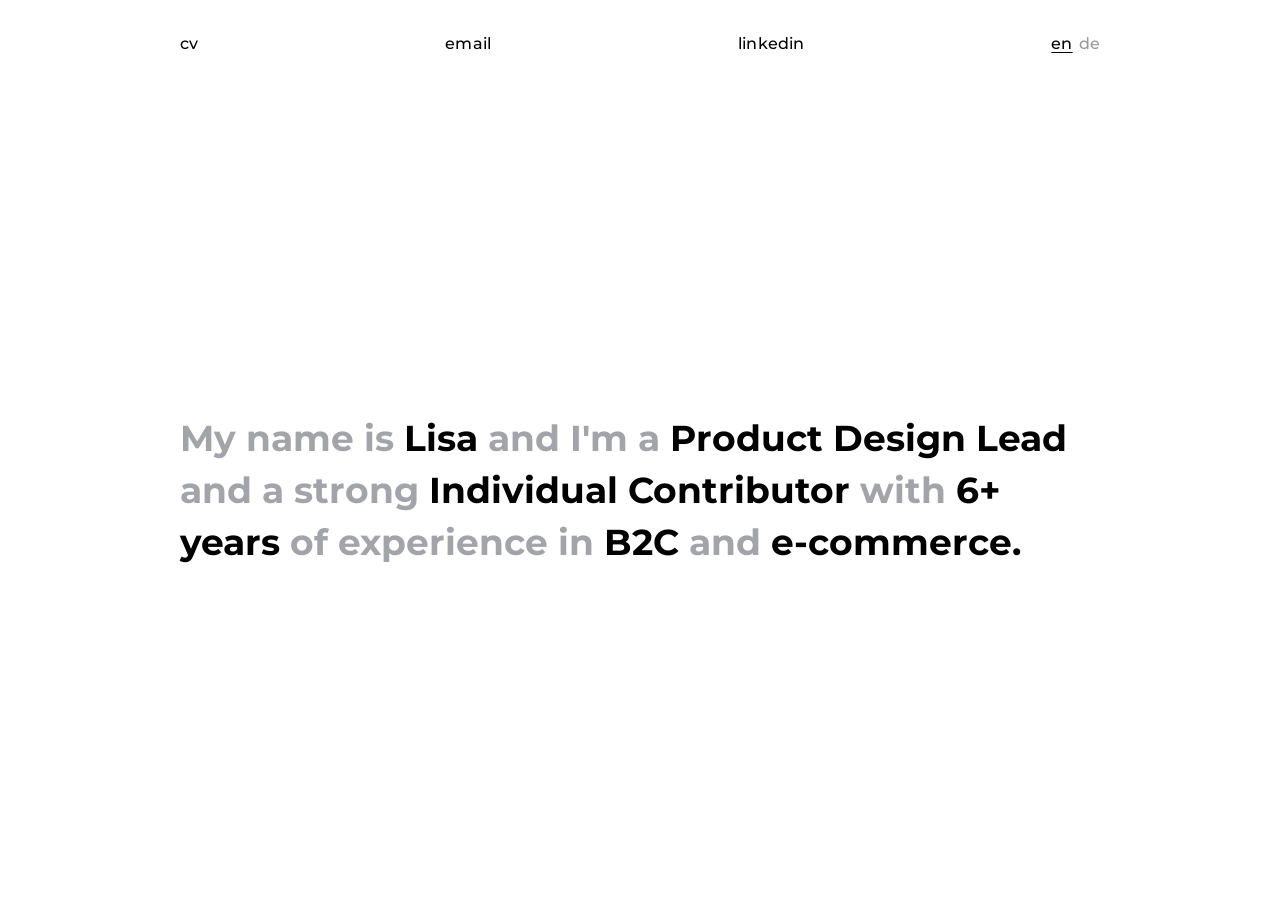
==== commit d062d8b9: "Add files via upload" ====
--- a/index.html
+++ b/index.html
@@ -9,21 +9,22 @@
   <link rel="preconnect" href="https://fonts.googleapis.com" />
   <link rel="preconnect" href="https://fonts.gstatic.com" crossorigin />
   <style>
-    /* ── Scroll-snap layout (index only) ──────────────────── */
-    html, body {
-      height: 100%;
-      overflow: hidden;
-    }
-
-    /* Fixed navigation */
+    /* ── Scroll-snap layout ────────────────────────────────── */
+    html, body { height: 100%; overflow: hidden; }
+
+    /* ── Transparent fixed header ──────────────────────────── */
     .site-header {
       position: fixed;
       top: 0; left: 0; right: 0;
       z-index: 100;
-      background: var(--bg);
-    }
-
-    /* Main vertical scroll container */
+      background: transparent;
+    }
+    /* Dark variant — white text over dark case panels */
+    .site-header.header--dark .site-nav a      { color: #ffffff; }
+    .site-header.header--dark .lang-group a    { color: rgba(255,255,255,0.35); }
+    .site-header.header--dark .lang-group a.active { color: #ffffff; }
+
+    /* ── Main vertical scroll container ───────────────────── */
     .page-scroll {
       height: 100vh;
       overflow-y: scroll;
@@ -31,7 +32,7 @@
       scroll-snap-type: y mandatory;
     }
 
-    /* ── Snap block 1: Hero ───────────────────────────────── */
+    /* ── Block 1: Hero ─────────────────────────────────────── */
     .snap-hero {
       height: 100vh;
       scroll-snap-align: start;
@@ -39,13 +40,9 @@
       align-items: center;
       overflow: hidden;
     }
-    .snap-hero .hero {
-      padding-top: 80px; /* clear fixed header */
-      padding-bottom: 0;
-      margin: 0 auto;
-    }
-
-    /* ── Snap block 2: Approach ───────────────────────────── */
+    .snap-hero .hero { padding-top: 80px; padding-bottom: 0; margin: 0 auto; }
+
+    /* ── Block 2: Approach ─────────────────────────────────── */
     .approach-section {
       height: 100vh !important;
       max-width: none !important;
@@ -59,39 +56,37 @@
       box-sizing: border-box;
     }
     .approach-inner {
-      padding: 80px var(--side-padding) 60px; /* 80px = header height */
+      padding: 80px var(--side-padding) 60px;
       max-width: var(--max-width);
       margin: 0 auto;
       width: 100%;
       box-sizing: border-box;
     }
 
-    /* ── Horizontal scroll track (blocks 3–5) ─────────────── */
+    /* ── Horizontal scroll track (blocks 3–5) ──────────────── */
     .h-scroll-track {
       height: 100vh;
       scroll-snap-align: start;
       display: flex;
       overflow-x: scroll;
       overflow-y: hidden;
-      scroll-snap-type: x mandatory;
+      /* NO CSS snap — JS handles it for better control */
       scrollbar-width: none;
     }
     .h-scroll-track::-webkit-scrollbar { display: none; }
 
-    /* Individual horizontal panels */
     .h-panel {
       flex: 0 0 100vw;
       height: 100vh;
-      scroll-snap-align: start;
       overflow: hidden;
       position: relative;
     }
 
-    /* Full-screen case panel (blocks 3 & 4) */
+    /* ── Blocks 3 & 4: Full-screen case panels ─────────────── */
     .case-panel {
       display: flex;
       flex-direction: column;
-      justify-content: flex-end;
+      justify-content: center;        /* vertically centered */
       width: 100%;
       height: 100%;
       background: #111 center / cover no-repeat;
@@ -99,17 +94,16 @@
       text-decoration: none;
       position: relative;
       cursor: pointer;
-      transition: none;
     }
     .case-panel::after {
       content: '';
       position: absolute;
       inset: 0;
-      background: linear-gradient(to right, rgba(0,0,0,0.82) 30%, rgba(0,0,0,0.28) 100%);
+      background: linear-gradient(to right, rgba(0,0,0,0.78) 30%, rgba(0,0,0,0.25) 100%);
       pointer-events: none;
       transition: opacity 0.3s;
     }
-    .case-panel:hover::after { opacity: 0.75; }
+    .case-panel:hover::after { opacity: 0.7; }
     .case-panel .case-card-content {
       position: relative;
       z-index: 1;
@@ -120,56 +114,33 @@
       border-color: rgba(255,255,255,0.6);
     }
 
-    /* "My cases" label inside each case panel */
-    .cases-panel-label {
-      position: absolute;
-      top: calc(80px + 28px);
-      left: var(--side-padding);
-      font-size: 11px;
-      font-weight: 500;
-      letter-spacing: 0.08em;
-      text-transform: uppercase;
-      color: rgba(255,255,255,0.38);
-      z-index: 2;
-      font-family: var(--font);
-    }
-
-    /* ── Block 5: Small cases panel ──────────────────────── */
-    .small-cases-panel {
-      height: 100vh;
-      background: var(--cases-bg);
+    /* ── Block 5: 2×2 full-screen grid ─────────────────────── */
+    .cases-full-grid {
+      display: grid;
+      grid-template-columns: 1fr 1fr;
+      grid-template-rows: 1fr 1fr;
+      width: 100%;
+      height: 100%;
+      gap: 2px;
+      background: #050505; /* gap colour */
+    }
+    .case-card-full {
+      background: #111111;
       display: flex;
       flex-direction: column;
-      justify-content: center;
-      padding: 0 var(--side-padding) 0;
-      box-sizing: border-box;
-    }
-    .small-cases-panel .section-title {
+      justify-content: flex-end;
+      padding: 40px 48px;
+      text-decoration: none;
       color: var(--cases-text);
-      padding-top: 80px; /* header clearance */
-    }
-    .small-cases-panel .cases-small-grid {
-      max-width: none;
-      margin: 0;
-      padding: 0;
-    }
-    .small-cases-panel .case-card-small {
-      padding: 36px 40px;
-    }
-    .small-cases-panel .site-footer {
-      margin-top: auto;
-      padding: 28px 0;
-      max-width: none;
-      margin-left: 0;
-      margin-right: 0;
-      border-top: 1px solid rgba(255,255,255,0.1);
-    }
-    .small-cases-panel .site-footer a {
-      color: rgba(255,255,255,0.38);
-    }
-    .small-cases-panel .site-footer a:hover { color: #fff; }
-
-    /* ── Scroll-position dots ─────────────────────────────── */
+      transition: background 0.2s;
+    }
+    .case-card-full:hover { background: #1a1a1a; }
+    .case-card-full:hover .case-more {
+      color: var(--cases-text);
+      border-color: rgba(255,255,255,0.6);
+    }
+
+    /* ── Scroll-position dots ───────────────────────────────── */
     .scroll-dots {
       position: fixed;
       bottom: 28px;
@@ -189,40 +160,13 @@
       background: rgba(255,255,255,0.28);
       transition: background 0.25s, transform 0.25s;
     }
-    .scroll-dot.active {
-      background: #ffffff;
-      transform: scale(1.4);
-    }
-
-    /* ── Horizontal scroll hint arrow ────────────────────── */
-    .h-scroll-hint {
-      position: absolute;
-      right: var(--side-padding);
-      bottom: 84px;
-      font-size: 11px;
-      font-weight: 500;
-      letter-spacing: 0.08em;
-      text-transform: uppercase;
-      color: rgba(255,255,255,0.38);
-      z-index: 2;
-      font-family: var(--font);
-      display: flex;
-      align-items: center;
-      gap: 8px;
-      animation: hint-pulse 2s ease-in-out infinite;
-    }
-    @keyframes hint-pulse {
-      0%, 100% { opacity: 0.38; transform: translateX(0); }
-      50%       { opacity: 0.7;  transform: translateX(6px); }
-    }
-    /* Hide hint after first interaction */
-    .h-panel.interacted .h-scroll-hint { display: none; }
+    .scroll-dot.active { background: #fff; transform: scale(1.4); }
   </style>
 </head>
 <body>
 
-  <!-- Fixed Navigation -->
-  <header class="site-header">
+  <!-- Fixed transparent header -->
+  <header class="site-header" id="siteHeader">
     <nav class="site-nav">
       <a href="cv.html">cv</a>
       <a href="#" onclick="copyEmail(event)">email</a>
@@ -234,17 +178,17 @@
     </nav>
   </header>
 
-  <!-- Horizontal position dots (visible only over cases) -->
+  <!-- Position dots (visible over horizontal panels) -->
   <div class="scroll-dots" id="scrollDots">
-    <div class="scroll-dot active" data-idx="0"></div>
-    <div class="scroll-dot" data-idx="1"></div>
-    <div class="scroll-dot" data-idx="2"></div>
+    <div class="scroll-dot active"></div>
+    <div class="scroll-dot"></div>
+    <div class="scroll-dot"></div>
   </div>
 
-  <!-- ─── Main scroll container ─────────────────────────── -->
+  <!-- Main scroll container -->
   <div class="page-scroll" id="pageScroll">
 
-    <!-- ── Block 1: Hero ──────────────────────────────── -->
+    <!-- Block 1: Hero -->
     <section class="snap-hero">
       <div class="hero">
         <p class="hero-text">
@@ -255,13 +199,12 @@
       </div>
     </section>
 
-    <!-- ── Block 2: My Approach ───────────────────────── -->
+    <!-- Block 2: My Approach -->
     <section class="approach-section">
       <div class="approach-inner">
         <h2 class="section-title">My approach</h2>
         <div class="approach-columns">
 
-          <!-- People Management -->
           <div class="approach-column">
             <h3>People Management&nbsp;👥</h3>
             <div class="approach-item">
@@ -282,7 +225,6 @@
             </div>
           </div>
 
-          <!-- Design Processes -->
           <div class="approach-column">
             <h3>Design processes&nbsp;🔧</h3>
             <div class="approach-item">
@@ -307,14 +249,12 @@
       </div>
     </section>
 
-    <!-- ── Blocks 3–5: Horizontal scroll track ────────── -->
-    <div class="snap-section h-scroll-track" id="hScrollTrack">
+    <!-- Blocks 3–5: Horizontal scroll track -->
+    <div class="h-scroll-track" id="hScrollTrack">
 
       <!-- Block 3: Megamarket -->
-      <div class="h-panel" id="panel-0">
+      <div class="h-panel">
         <a href="megamarket.html" class="case-panel" style="background-image: url('images/megamarket.png');">
-          <span class="cases-panel-label">My cases</span>
-          <span class="h-scroll-hint">scroll&nbsp;→</span>
           <div class="case-card-content">
             <p class="case-tag">Megamarket</p>
             <h3 class="case-role">Product Design Lead /<br>Principal Product Designer</h3>
@@ -325,9 +265,8 @@
       </div>
 
       <!-- Block 4: Avito -->
-      <div class="h-panel" id="panel-1">
+      <div class="h-panel">
         <a href="avito.html" class="case-panel" style="background-image: url('images/avito.png');">
-          <span class="cases-panel-label">My cases</span>
           <div class="case-card-content">
             <p class="case-tag">Avito</p>
             <h3 class="case-role">Product Design Lead /<br>Principal Product Designer</h3>
@@ -337,47 +276,38 @@
         </a>
       </div>
 
-      <!-- Block 5: Small projects + footer -->
-      <div class="h-panel" id="panel-2">
-        <div class="small-cases-panel">
-          <h2 class="section-title">My cases</h2>
-          <div class="cases-small-grid">
-
-            <a href="viju-streaming.html" class="case-card-small">
-              <p class="case-tag">VIJU</p>
-              <h3 class="case-role" style="font-size:17px;font-weight:600;color:#fff;margin-bottom:10px;line-height:1.3;">Senior Product Designer</h3>
-              <p class="case-desc">Designing a new streaming service from scratch.</p>
-              <span class="case-more">More</span>
-            </a>
-
-            <a href="viju-cms.html" class="case-card-small">
-              <p class="case-tag">VIJU</p>
-              <h3 class="case-role" style="font-size:17px;font-weight:600;color:#fff;margin-bottom:10px;line-height:1.3;">Senior Product Designer</h3>
-              <p class="case-desc">Designing the content management system of the streaming service from scratch.</p>
-              <span class="case-more">More</span>
-            </a>
-
-            <a href="brag-house.html" class="case-card-small">
-              <p class="case-tag">Brag House</p>
-              <h3 class="case-role" style="font-size:17px;font-weight:600;color:#fff;margin-bottom:10px;line-height:1.3;">Senior Product Designer</h3>
-              <p class="case-desc">Designing the MVP of the esports app to attract investment, which raised a total of $6.7M.</p>
-              <span class="case-more">More</span>
-            </a>
-
-            <a href="sbermarket.html" class="case-card-small">
-              <p class="case-tag">Sbermarket</p>
-              <h3 class="case-role" style="font-size:17px;font-weight:600;color:#fff;margin-bottom:10px;line-height:1.3;">Senior Product Designer</h3>
-              <p class="case-desc">Designing a team communication platform for 10,000 employees.</p>
-              <span class="case-more">More</span>
-            </a>
-
-          </div>
-
-          <div class="site-footer">
-            <a href="mailto:elizabethulianova@gmail.com">elizabethulianova@gmail.com</a>
-            <a href="https://www.linkedin.com/in/lisaulianova/" target="_blank" rel="noopener">LinkedIn</a>
-            <a href="cv.html">CV</a>
-          </div>
+      <!-- Block 5: 4 projects — full-screen 2×2 grid -->
+      <div class="h-panel">
+        <div class="cases-full-grid">
+
+          <a href="viju-streaming.html" class="case-card-full">
+            <p class="case-tag">VIJU</p>
+            <h3 class="case-role" style="font-size:17px;margin-bottom:10px;">Senior Product Designer</h3>
+            <p class="case-desc">Designing a new streaming service from scratch.</p>
+            <span class="case-more">More</span>
+          </a>
+
+          <a href="viju-cms.html" class="case-card-full">
+            <p class="case-tag">VIJU</p>
+            <h3 class="case-role" style="font-size:17px;margin-bottom:10px;">Senior Product Designer</h3>
+            <p class="case-desc">Designing the content management system of the streaming service from scratch.</p>
+            <span class="case-more">More</span>
+          </a>
+
+          <a href="brag-house.html" class="case-card-full">
+            <p class="case-tag">Brag House</p>
+            <h3 class="case-role" style="font-size:17px;margin-bottom:10px;">Senior Product Designer</h3>
+            <p class="case-desc">Designing the MVP of the esports app to attract investment, which raised a total of $6.7M.</p>
+            <span class="case-more">More</span>
+          </a>
+
+          <a href="sbermarket.html" class="case-card-full">
+            <p class="case-tag">Sbermarket</p>
+            <h3 class="case-role" style="font-size:17px;margin-bottom:10px;">Senior Product Designer</h3>
+            <p class="case-desc">Designing a team communication platform for 10,000 employees.</p>
+            <span class="case-more">More</span>
+          </a>
+
         </div>
       </div>
 
@@ -386,7 +316,7 @@
   </div><!-- end page-scroll -->
 
   <script>
-    /* ── Email copy ─────────────────────────────────────── */
+    /* ── Email copy ──────────────────────────────────────────── */
     function copyEmail(e) {
       e.preventDefault();
       navigator.clipboard.writeText('elizabethulianova@gmail.com').then(function () {
@@ -402,75 +332,62 @@
       });
     }
 
-    /* ── Scroll snap logic ──────────────────────────────── */
+    /* ── Scroll logic ────────────────────────────────────────── */
     (function () {
-      var hTrack     = document.getElementById('hScrollTrack');
-      var pageScroll = document.getElementById('pageScroll');
-      var dotsWrap   = document.getElementById('scrollDots');
-      var dots       = Array.from(dotsWrap.querySelectorAll('.scroll-dot'));
-      var firstPanel = document.getElementById('panel-0');
-      var PANEL_W    = window.innerWidth;
-      var PANELS     = hTrack.querySelectorAll('.h-panel').length;
-      var locked     = false;
-      var LOCK_MS    = 750;
-
-      /* Resize: recalculate panel width */
-      window.addEventListener('resize', function () { PANEL_W = window.innerWidth; });
-
-      /* Current panel index */
-      function activeIdx() {
-        return Math.round(hTrack.scrollLeft / PANEL_W);
+      var header    = document.getElementById('siteHeader');
+      var hTrack    = document.getElementById('hScrollTrack');
+      var pageScroll= document.getElementById('pageScroll');
+      var dotsWrap  = document.getElementById('scrollDots');
+      var dots      = Array.from(dotsWrap.querySelectorAll('.scroll-dot'));
+      var PANELS    = hTrack.querySelectorAll('.h-panel').length;
+      var locked    = false;
+      var LOCK_MS   = 1200;   /* ms between panel changes — prevents flying-through */
+      var MIN_DELTA = 60;     /* minimum wheel delta to trigger a panel change */
+
+      function panelW()   { return window.innerWidth; }
+      function activeIdx(){ return Math.round(hTrack.scrollLeft / panelW()); }
+
+      /* Scroll h-track to panel index */
+      function goTo(idx) {
+        hTrack.scrollTo({ left: idx * panelW(), behavior: 'smooth' });
+        updateDots(idx);
       }
 
-      /* Scroll to a panel index */
-      function goTo(idx) {
-        hTrack.scrollTo({ left: idx * PANEL_W, behavior: 'smooth' });
-        updateDots(idx);
-        /* Hide hint once user has scrolled */
-        firstPanel.classList.add('interacted');
+      function updateDots(idx) {
+        dots.forEach(function (d, i) { d.classList.toggle('active', i === idx); });
       }
 
-      /* Sync dots */
-      function updateDots(idx) {
-        dots.forEach(function (d, i) {
-          d.classList.toggle('active', i === idx);
-        });
-      }
-
-      /* Show/hide dots when entering/leaving horizontal track */
-      var observer = new IntersectionObserver(function (entries) {
+      /* ── Header colour: transparent dark over case panels ── */
+      var headerObserver = new IntersectionObserver(function (entries) {
+        /* h-track visible → white nav text; otherwise dark text */
+        header.classList.toggle('header--dark', entries[0].isIntersecting);
+        /* Also show/hide dots */
         dotsWrap.classList.toggle('visible', entries[0].isIntersecting);
-      }, { root: pageScroll, threshold: 0.6 });
-      observer.observe(hTrack);
-
-      /* Sync dots on native horizontal scroll (touch) */
-      hTrack.addEventListener('scroll', function () {
-        updateDots(activeIdx());
-      });
-
-      /* ── Wheel: convert vertical → horizontal ─────────── */
+      }, { root: pageScroll, threshold: 0.5 });
+      headerObserver.observe(hTrack);
+
+      /* Keep dots in sync on native horizontal scroll (touch/trackpad) */
+      hTrack.addEventListener('scroll', function () { updateDots(activeIdx()); });
+
+      /* ── Wheel → horizontal ─────────────────────────────── */
       hTrack.addEventListener('wheel', function (e) {
         e.preventDefault();
         e.stopPropagation();
+
+        /* Require deliberate scroll to avoid accidental panel jumps */
+        var delta = Math.abs(e.deltaY) >= Math.abs(e.deltaX) ? e.deltaY : e.deltaX;
+        if (Math.abs(delta) < MIN_DELTA) return;
         if (locked) return;
         locked = true;
 
-        /* Prefer deltaY (trackpad / mouse wheel), fall back to deltaX */
-        var delta = Math.abs(e.deltaY) >= Math.abs(e.deltaX) ? e.deltaY : e.deltaX;
-        var cur   = activeIdx();
-
+        var cur = activeIdx();
         if (delta > 0) {
-          /* Scroll right */
-          if (cur < PANELS - 1) {
-            goTo(cur + 1);
-          }
-          /* Already on last panel — do nothing */
+          if (cur < PANELS - 1) goTo(cur + 1);
         } else {
-          /* Scroll left / up */
           if (cur > 0) {
             goTo(cur - 1);
           } else {
-            /* Back to vertical — go to approach section */
+            /* Back to vertical section */
             pageScroll.scrollBy({ top: -window.innerHeight, behavior: 'smooth' });
           }
         }
@@ -478,7 +395,7 @@
         setTimeout(function () { locked = false; }, LOCK_MS);
       }, { passive: false });
 
-      /* ── Keyboard navigation ──────────────────────────── */
+      /* ── Keyboard ───────────────────────────────────────── */
       document.addEventListener('keydown', function (e) {
         if (!dotsWrap.classList.contains('visible')) return;
         var cur = activeIdx();
@@ -487,28 +404,24 @@
           if (cur < PANELS - 1) goTo(cur + 1);
         } else if (e.key === 'ArrowLeft' || e.key === 'ArrowUp') {
           e.preventDefault();
-          if (cur > 0) {
-            goTo(cur - 1);
-          } else {
-            pageScroll.scrollBy({ top: -window.innerHeight, behavior: 'smooth' });
-          }
+          if (cur > 0) goTo(cur - 1);
+          else pageScroll.scrollBy({ top: -window.innerHeight, behavior: 'smooth' });
         }
       });
 
-      /* ── Touch swipe ──────────────────────────────────── */
+      /* ── Touch swipe ────────────────────────────────────── */
       var tx0 = 0, ty0 = 0;
       hTrack.addEventListener('touchstart', function (e) {
-        tx0 = e.touches[0].clientX;
-        ty0 = e.touches[0].clientY;
+        tx0 = e.touches[0].clientX; ty0 = e.touches[0].clientY;
       }, { passive: true });
       hTrack.addEventListener('touchend', function (e) {
         var dx = tx0 - e.changedTouches[0].clientX;
         var dy = ty0 - e.changedTouches[0].clientY;
         if (Math.abs(dx) <= Math.abs(dy) || Math.abs(dx) < 40) return;
         var cur = activeIdx();
-        if (dx > 0 && cur < PANELS - 1) goTo(cur + 1);
-        else if (dx < 0 && cur > 0) goTo(cur - 1);
-        else if (dx < 0 && cur === 0) pageScroll.scrollBy({ top: -window.innerHeight, behavior: 'smooth' });
+        if (dx > 0 && cur < PANELS - 1)   goTo(cur + 1);
+        else if (dx < 0 && cur > 0)        goTo(cur - 1);
+        else if (dx < 0 && cur === 0)      pageScroll.scrollBy({ top: -window.innerHeight, behavior: 'smooth' });
       }, { passive: true });
 
     }());
